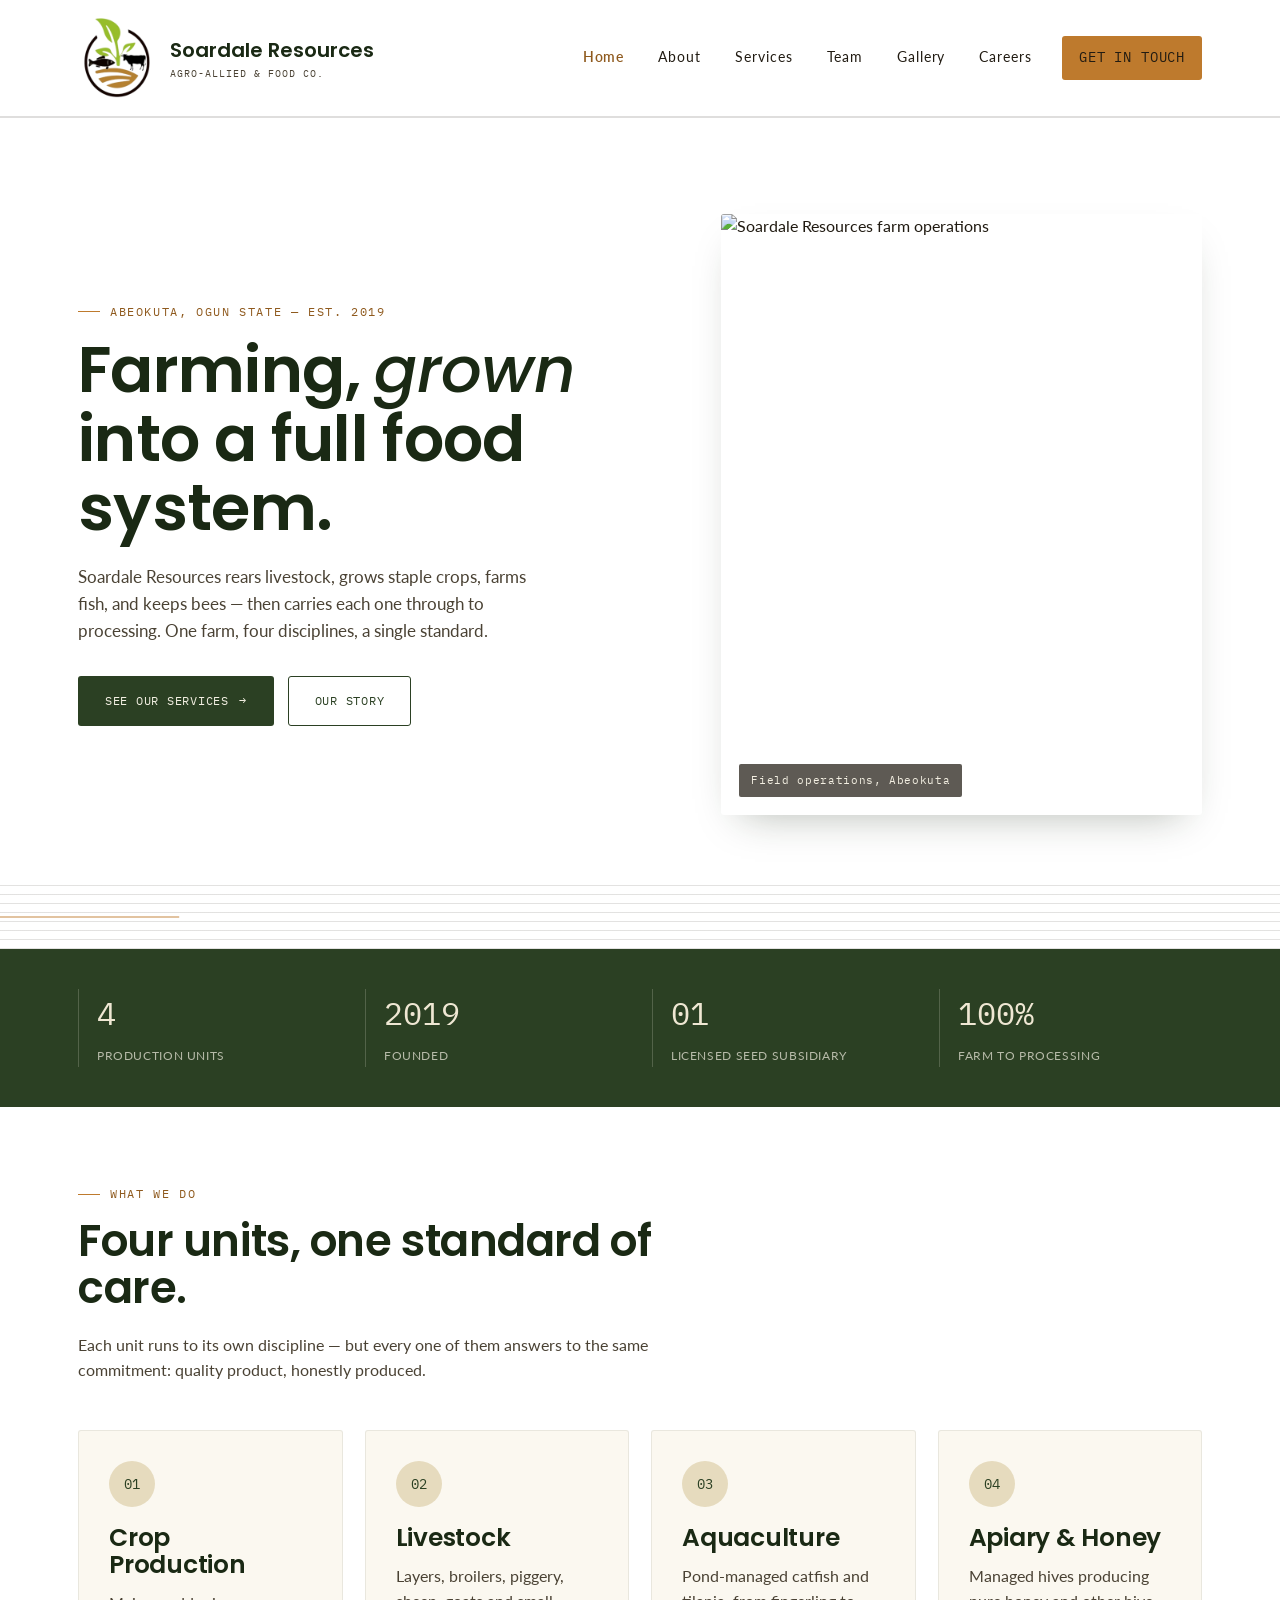
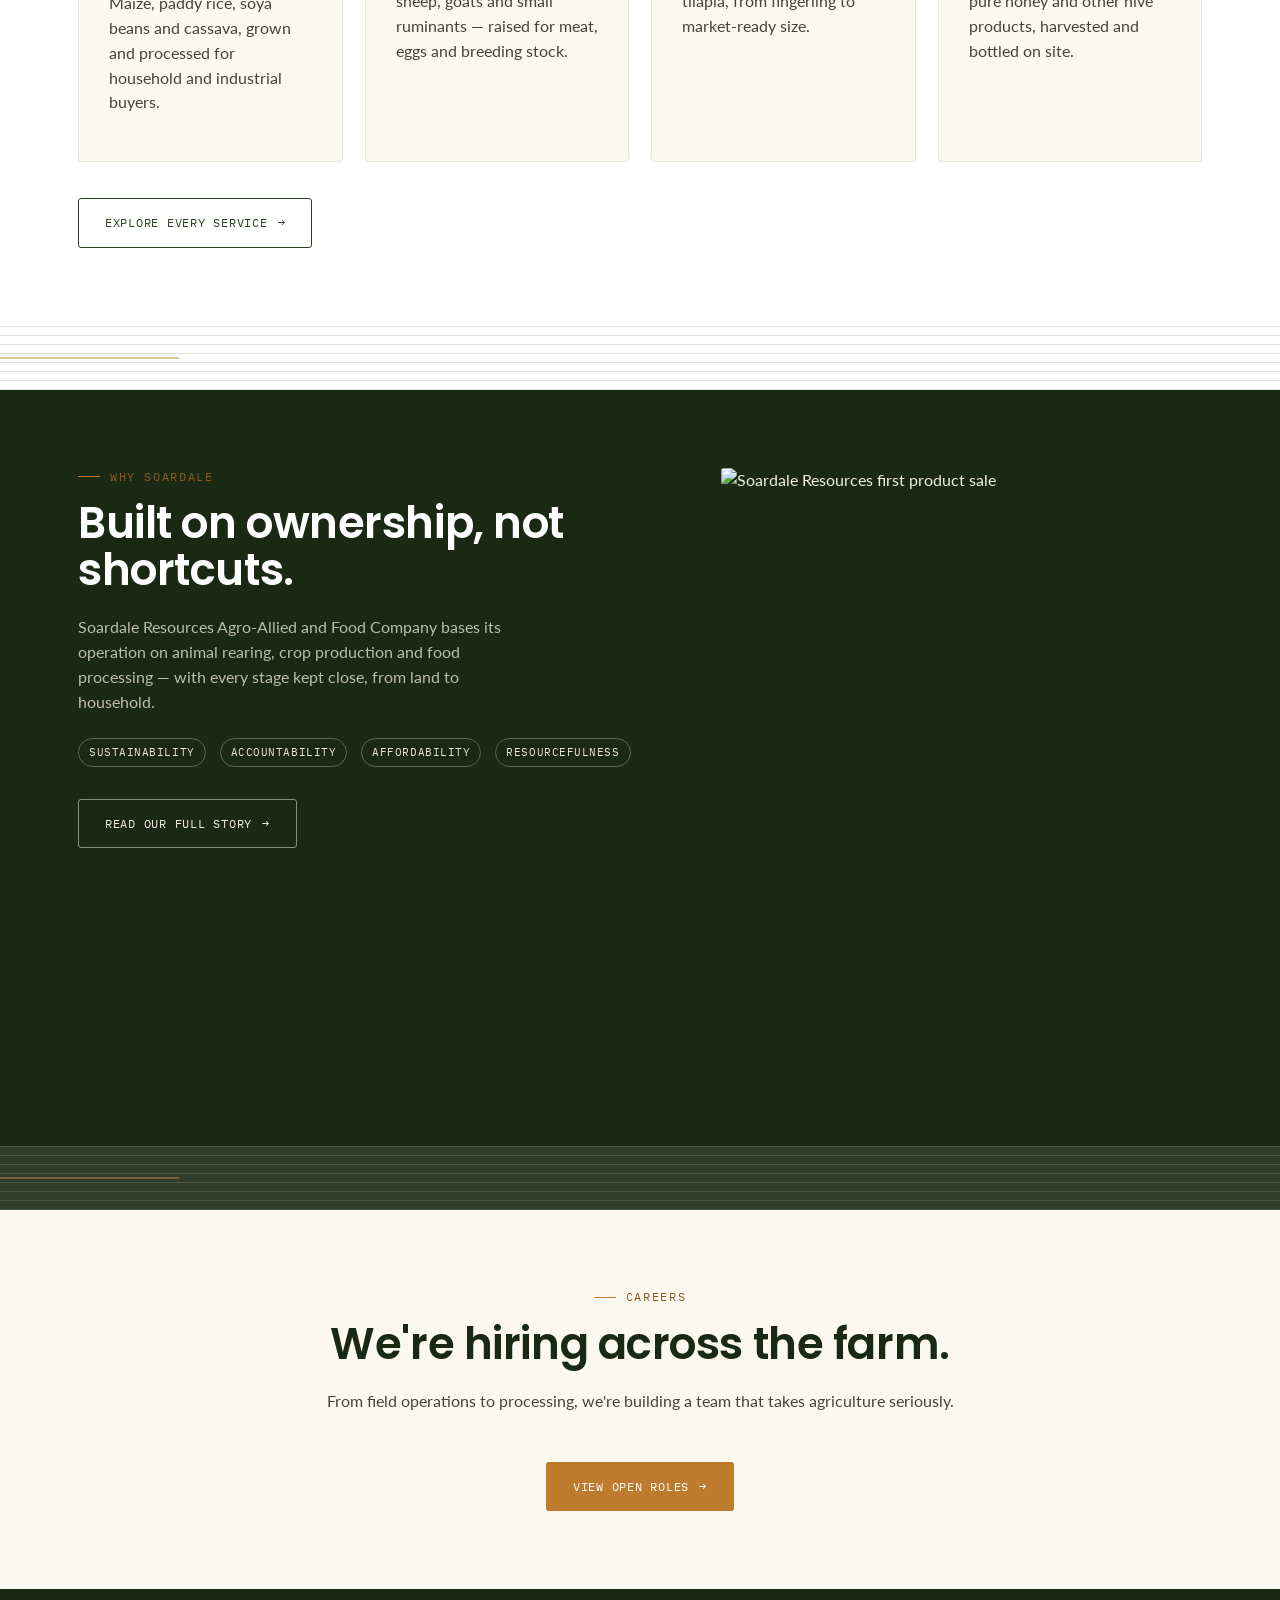
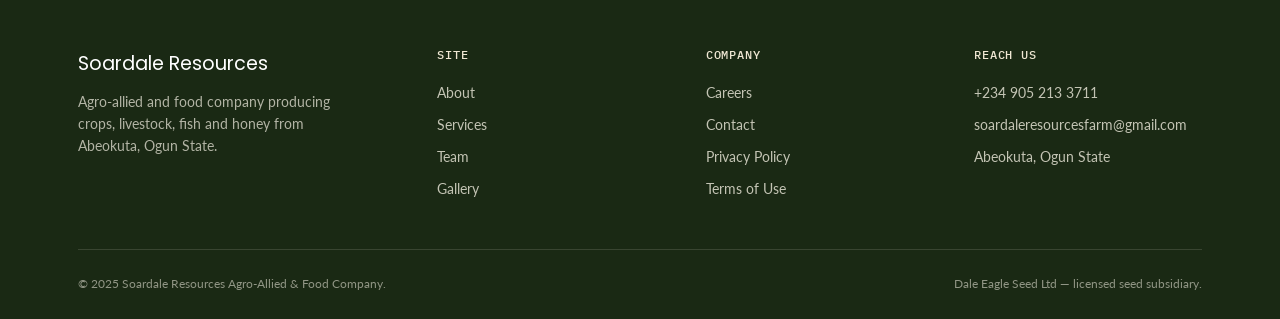
==== index.html @ 4a21d10f "Initial project setup" ====
<!DOCTYPE html>
<html lang="en">

<head>
  <meta charset="UTF-8">
  <meta name="viewport" content="width=device-width, initial-scale=1, shrink-to-fit=no">
  <title>Soardale Resources — Agro-Allied & Food Company</title>
  <meta name="description"
    content="Soardale Resources is an agro-allied and food company in Abeokuta, Nigeria, producing crops, livestock, aquaculture and honey at scale.">
  <link rel="preconnect" href="https://fonts.googleapis.com">
  <link rel="preconnect" href="https://fonts.gstatic.com" crossorigin>
  <link
    href="https://fonts.googleapis.com/css2?family=Lato:ital,wght@0,300;0,400;0,700;1,400;1,700&family=Poppins:ital,wght@0,300;0,400;0,500;0,600;0,700;1,400;1,600&family=IBM+Plex+Mono:wght@400;500&display=swap"
    rel="stylesheet">
  <link rel="stylesheet" href="style.css">
</head>

<body>

  <header class="site-header">
    <div class="nav-row">
      <a href="index.html" class="brand">
        <span class="brand-mark">
          <img src="assets/navbar-logo.png" alt="Soardale Resources Logo">
        </span>
        <span>Soardale Resources<span class="brand-sub">Agro-Allied &amp; Food Co.</span></span>
      </a>
      <button class="nav-toggle" aria-label="Toggle menu" aria-expanded="false"><span></span></button>
      <nav class="main-nav">
        <a href="index.html">Home</a>
        <a href="about.html">About</a>
        <a href="services.html">Services</a>
        <a href="team.html">Team</a>
        <a href="gallery.html">Gallery</a>
        <a href="careers.html">Careers</a>
        <a href="contact.html" class="btn btn-amber nav-cta">Get in touch</a>
      </nav>
    </div>
  </header>

  <section class="hero">
    <div class="container hero-grid">
      <div class="reveal in">
        <div class="eyebrow">Abeokuta, Ogun State — Est. 2019</div>
        <h1>Farming, <span class="italic">grown</span> into a full food system.</h1>
        <p class="hero-lede">Soardale Resources rears livestock, grows staple crops, farms fish, and keeps bees — then
          carries each one through to processing. One farm, four disciplines, a single standard.</p>
        <div class="hero-actions">
          <a href="services.html" class="btn btn-primary">See our services <span class="btn-arrow">→</span></a>
          <a href="about.html" class="btn btn-outline">Our story</a>
        </div>
      </div>
      <div class="hero-media reveal in">
        <img src="https://soardale.com/assets/img/about/4.jpg" alt="Soardale Resources farm operations">
        <span class="hero-media-tag">Field operations, Abeokuta</span>
      </div>
    </div>
  </section>

  <div class="furrow"></div>

  <section class="stat-strip">
    <div class="container stat-grid">
      <div class="stat"><span class="stat-num">4</span><span class="stat-label">Production units</span></div>
      <div class="stat"><span class="stat-num">2019</span><span class="stat-label">Founded</span></div>
      <div class="stat"><span class="stat-num">01</span><span class="stat-label">Licensed seed subsidiary</span></div>
      <div class="stat"><span class="stat-num">100%</span><span class="stat-label">Farm to processing</span></div>
    </div>
  </section>

  <section class="section">
    <div class="container">
      <div class="section-head reveal">
        <div class="eyebrow">What we do</div>
        <h2>Four units, one standard of care.</h2>
        <p>Each unit runs to its own discipline — but every one of them answers to the same commitment: quality product,
          honestly produced.</p>
      </div>
      <div class="grid-4">
        <div class="card reveal">
          <div class="card-icon">01</div>
          <h3>Crop Production</h3>
          <p>Maize, paddy rice, soya beans and cassava, grown and processed for household and industrial buyers.</p>
        </div>
        <div class="card reveal">
          <div class="card-icon">02</div>
          <h3>Livestock</h3>
          <p>Layers, broilers, piggery, sheep, goats and small ruminants — raised for meat, eggs and breeding stock.</p>
        </div>
        <div class="card reveal">
          <div class="card-icon">03</div>
          <h3>Aquaculture</h3>
          <p>Pond-managed catfish and tilapia, from fingerling to market-ready size.</p>
        </div>
        <div class="card reveal">
          <div class="card-icon">04</div>
          <h3>Apiary &amp; Honey</h3>
          <p>Managed hives producing pure honey and other hive products, harvested and bottled on site.</p>
        </div>
      </div>
      <div style="margin-top:36px;">
        <a href="services.html" class="btn btn-outline">Explore every service <span class="btn-arrow">→</span></a>
      </div>
    </div>
  </section>

  <div class="furrow"></div>

  <section class="section bg-forest">
    <div class="container">
      <div class="hero-grid" style="align-items:flex-start;">
        <div class="reveal">
          <div class="eyebrow">Why Soardale</div>
          <h2>Built on ownership, not shortcuts.</h2>
          <p style="max-width:48ch;">Soardale Resources Agro-Allied and Food Company bases its operation on animal
            rearing, crop production and food processing — with every stage kept close, from land to household.</p>
          <div style="margin-top:22px; display:flex; flex-wrap:wrap; gap:8px;">
            <span class="tag" style="border-color:rgba(243,239,226,0.3); color:var(--wheat);">Sustainability</span>
            <span class="tag" style="border-color:rgba(243,239,226,0.3); color:var(--wheat);">Accountability</span>
            <span class="tag" style="border-color:rgba(243,239,226,0.3); color:var(--wheat);">Affordability</span>
            <span class="tag" style="border-color:rgba(243,239,226,0.3); color:var(--wheat);">Resourcefulness</span>
          </div>
          <div style="margin-top:30px;">
            <a href="about.html" class="btn btn-outline-light">Read our full story <span class="btn-arrow">→</span></a>
          </div>
        </div>
        <div class="hero-media reveal">
          <img src="https://soardale.com/assets/img/about/7.jpg" alt="Soardale Resources first product sale">
        </div>
      </div>
    </div>
  </section>

  <div class="furrow furrow-dark" style="background-color:var(--forest-2);"></div>

  <section class="section bg-cream">
    <div class="container">
      <div class="section-head center reveal" style="margin-left:auto;margin-right:auto;">
        <div class="eyebrow" style="justify-content:center;">Careers</div>
        <h2>We're hiring across the farm.</h2>
        <p>From field operations to processing, we're building a team that takes agriculture seriously.</p>
      </div>
      <div style="display:flex; justify-content:center;">
        <a href="careers.html" class="btn btn-amber">View open roles <span class="btn-arrow">→</span></a>
      </div>
    </div>
  </section>

  <footer class="site-footer">
    <div class="container">
      <div class="footer-grid">
        <div>
          <div class="footer-brand">Soardale Resources</div>
          <p style="color:rgba(243,239,226,0.7); font-size:0.9rem; max-width:32ch;">Agro-allied and food company
            producing crops, livestock, fish and honey from Abeokuta, Ogun State.</p>
        </div>
        <div class="footer-col">
          <h4>Site</h4>
          <a href="about.html">About</a>
          <a href="services.html">Services</a>
          <a href="team.html">Team</a>
          <a href="gallery.html">Gallery</a>
        </div>
        <div class="footer-col">
          <h4>Company</h4>
          <a href="careers.html">Careers</a>
          <a href="contact.html">Contact</a>
          <a href="#!">Privacy Policy</a>
          <a href="#!">Terms of Use</a>
        </div>
        <div class="footer-col">
          <h4>Reach us</h4>
          <a href="tel:+2349052133711">+234 905 213 3711</a>
          <a href="mailto:soardaleresourcesfarm@gmail.com">soardaleresourcesfarm@gmail.com</a>
          <a href="https://maps.app.goo.gl/QgJQzM6Vur3eki3x9">Abeokuta, Ogun State</a>
        </div>
      </div>
      <div class="footer-bottom">
        <span>© 2025 Soardale Resources Agro-Allied &amp; Food Company.</span>
        <span>Dale Eagle Seed Ltd — licensed seed subsidiary.</span>
      </div>
    </div>
  </footer>

  <script src="script.js"></script>
</body>

</html>
---- style.css ----
/* ==========================================================================
   Soardale Resources — Design System
   Display: Poppins (modern, geometric character)
   Body: Lato (warm, clean legibility)
   Mono: IBM Plex Mono (data, labels, dates — ledger/field-log feel)
   Signature element: "Furrow" rows — repeating horizontal field-row lines
   used as section dividers and background texture throughout.
   ========================================================================== */

:root {
  --ink: #211b12;
  --ink-soft: #4a4234;
  --forest: #2b4023;
  --forest-2: #1a2914;
  --wheat: #efe7d3;
  --wheat-2: #e6dbbe;
  --cream: #fbf8f0;
  --amber: #be7a2d;
  --amber-2: #8f5a1e;
  --sage: #7c8b5f;
  --line: rgba(33, 27, 18, 0.14);
  --line-soft: rgba(33, 27, 18, 0.08);
  --on-forest: #f3efe2;

  --font-display: "Poppins", sans-serif;
  --font-body: "Lato", sans-serif;
  --font-mono: "IBM Plex Mono", monospace;

  --container: 1180px;
  --radius: 3px;
  --shadow: 0 18px 40px -20px rgba(26, 41, 20, 0.35);
}

*,
*::before,
*::after {
  box-sizing: border-box;
}

html {
  scroll-behavior: smooth;
}

@media (prefers-reduced-motion: reduce) {
  html {
    scroll-behavior: auto;
  }

  *,
  *::before,
  *::after {
    animation-duration: 0.01ms !important;
    animation-iteration-count: 1 !important;
    transition-duration: 0.01ms !important;
    scroll-behavior: auto !important;
  }
}

body {
  margin: 0;
  font-family: var(--font-body);
  color: var(--ink);
  /* background: var(--wheat); */
  -webkit-font-smoothing: antialiased;
  line-height: 1.55;
}

img {
  max-width: 100%;
  display: block;
}

a {
  color: inherit;
  text-decoration: none;
}

ul {
  margin: 0;
  padding: 0;
  list-style: none;
}

button {
  font-family: inherit;
}

h1,
h2,
h3,
h4 {
  font-family: var(--font-display);
  color: var(--forest-2);
  margin: 0 0 0.5em;
  line-height: 1.08;
  font-weight: 600;
  letter-spacing: -0.01em;
}

h1 {
  font-size: clamp(2.6rem, 5vw, 4.6rem);
  font-weight: 600;
}

h2 {
  font-size: clamp(1.9rem, 3.4vw, 2.9rem);
}

h3 {
  font-size: clamp(1.25rem, 2vw, 1.55rem);
}

p {
  margin: 0 0 1em;
  color: var(--ink-soft);
}

.italic {
  font-style: italic;
  font-weight: 500;
}

.eyebrow {
  font-family: var(--font-mono);
  font-size: 0.72rem;
  letter-spacing: 0.14em;
  text-transform: uppercase;
  color: var(--amber-2);
  display: flex;
  align-items: center;
  gap: 10px;
  margin-bottom: 14px;
}

.eyebrow::before {
  content: "";
  width: 22px;
  height: 1px;
  background: var(--amber);
  display: inline-block;
}

.container {
  max-width: var(--container);
  margin: 0 auto;
  padding: 0 28px;
}

section {
  position: relative;
}

:focus-visible {
  outline: 2px solid var(--amber);
  outline-offset: 3px;
}

/* ---------- Buttons ---------- */
.btn {
  display: inline-flex;
  align-items: center;
  gap: 10px;
  font-family: var(--font-mono);
  font-size: 0.78rem;
  letter-spacing: 0.06em;
  text-transform: uppercase;
  padding: 14px 26px;
  border-radius: var(--radius);
  border: 1px solid transparent;
  cursor: pointer;
  transition: all .2s ease;
  white-space: nowrap;
}

.btn-primary {
  background: var(--forest);
  color: var(--on-forest);
}

.btn-primary:hover {
  background: var(--forest-2);
  transform: translateY(-1px);
}

.btn-amber {
  background: var(--amber);
  color: #fff;
}

.btn-amber:hover {
  background: var(--amber-2);
  transform: translateY(-1px);
}

.btn-outline {
  background: transparent;
  color: var(--forest);
  border-color: var(--forest);
}

.btn-outline:hover {
  background: var(--forest);
  color: var(--on-forest);
}

.btn-outline-light {
  background: transparent;
  color: var(--on-forest);
  border-color: rgba(243, 239, 226, 0.5);
}

.btn-outline-light:hover {
  background: var(--on-forest);
  color: var(--forest-2);
}

.btn-arrow {
  transition: transform .2s ease;
}

.btn:hover .btn-arrow {
  transform: translateX(3px);
}

/* ---------- Furrow divider (signature element) ---------- */
.furrow {
  height: 64px;
  width: 100%;
  background: repeating-linear-gradient(to bottom,
      var(--line) 0px, var(--line) 1px,
      transparent 1px, transparent 9px);
  opacity: 0.9;
  position: relative;
}

.furrow::after {
  content: "";
  position: absolute;
  left: 0;
  right: 0;
  top: 50%;
  height: 1px;
  background: var(--amber);
  transform: scaleX(0.14) translateY(-0.5px);
  transform-origin: left center;
}

.furrow-dark {
  background: repeating-linear-gradient(to bottom,
      rgba(243, 239, 226, 0.14) 0px, rgba(243, 239, 226, 0.14) 1px,
      transparent 1px, transparent 9px);
}

/* ---------- Header / Nav ---------- */
header.site-header {
  position: sticky;
  top: 0;
  z-index: 100;
  /* background: rgba(239, 231, 211, 0.92); */
  backdrop-filter: blur(10px);
  border-bottom: 2px solid var(--line);
}

.nav-row {
  display: flex;
  align-items: center;
  justify-content: space-between;
  padding: 18px 28px;
  max-width: var(--container);
  margin: 0 auto;
}

.brand {
  display: flex;
  align-items: center;
  gap: 12px;
  font-family: var(--font-display);
  font-size: 1.25rem;
  font-weight: 600;
  color: var(--forest-2);
}

.brand-mark {
  width: 80px;
  height: 80px;
  border-radius: 50%;
  display: flex;
  align-items: center;
  justify-content: center;
  color: var(--on-forest);
  font-family: var(--font-mono);
  font-size: 0.85rem;
}

.brand-sub {
  display: block;
  font-family: var(--font-mono);
  font-size: 0.62rem;
  letter-spacing: 0.1em;
  text-transform: uppercase;
  color: var(--ink-soft);
  font-weight: 400;
}

nav.main-nav {
  display: flex;
  align-items: center;
  gap: 2px;
  letter-spacing: 0.06em;
  /* text-transform: uppercase; */
}

nav.main-nav a {
  font-size: 0.85rem;
  padding: 10px 16px;
  border-radius: var(--radius);
  color: var(--ink);
  transition: background .15s ease, color .15s ease;
  position: relative;
}

nav.main-nav a:hover {
  background: var(--wheat-2);
}

nav.main-nav a.active {
  color: var(--amber-2);
  font-weight: 600;
}

.nav-cta {
  margin-left: 12px;
}

.nav-toggle {
  display: none;
  background: none;
  border: none;
  cursor: pointer;
  width: 40px;
  height: 40px;
  align-items: center;
  justify-content: center;
}

.nav-toggle span,
.nav-toggle span::before,
.nav-toggle span::after {
  content: "";
  display: block;
  width: 22px;
  height: 2px;
  background: var(--forest-2);
  position: relative;
  transition: all .2s ease;
}

.nav-toggle span::before {
  position: absolute;
  top: -7px;
}

.nav-toggle span::after {
  position: absolute;
  top: 7px;
}

@media (max-width:900px) {
  nav.main-nav {
    display: none;
    position: absolute;
    top: 100%;
    left: 0;
    right: 0;
    background: var(--cream);
    flex-direction: column;
    align-items: stretch;
    padding: 10px 20px 22px;
    border-bottom: 1px solid var(--line);
    gap: 4px;
  }

  nav.main-nav.open {
    display: flex;
  }

  nav.main-nav a {
    padding: 12px 14px;
  }

  .nav-cta {
    margin-left: 0;
    margin-top: 8px;
  }

  .nav-toggle {
    display: flex;
  }
}

/* ---------- Hero ---------- */
.hero {
  padding: 96px 0 70px;
  position: relative;
  overflow: hidden;
}

.hero-grid {
  display: grid;
  grid-template-columns: 1.1fr 0.9fr;
  gap: 56px;
  align-items: center;
}

.hero h1 {
  margin-bottom: 22px;
}

.hero-lede {
  font-size: 1.08rem;
  max-width: 46ch;
  margin-bottom: 32px;
}

.hero-actions {
  display: flex;
  gap: 14px;
  flex-wrap: wrap;
}

.hero-media {
  border-radius: var(--radius);
  overflow: hidden;
  box-shadow: var(--shadow);
  aspect-ratio: 4/5;
  position: relative;
}

.hero-media img {
  width: 100%;
  height: 100%;
  object-fit: cover;
}

.hero-media-tag {
  position: absolute;
  bottom: 18px;
  left: 18px;
  background: rgba(33, 27, 18, 0.72);
  color: var(--on-forest);
  font-family: var(--font-mono);
  font-size: 0.68rem;
  letter-spacing: 0.06em;
  padding: 8px 12px;
  border-radius: 2px;
  backdrop-filter: blur(3px);
}

@media (max-width:900px) {
  .hero-grid {
    grid-template-columns: 1fr;
    gap: 36px;
  }

  .hero {
    padding: 52px 0 40px;
  }
}

/* ---------- Page header (inner pages) ---------- */
.page-header {
  padding: 70px 0 46px;
  background: var(--forest-2);
  color: var(--on-forest);
  position: relative;
  overflow: hidden;
}

.page-header::before {
  content: "";
  position: absolute;
  inset: 0;
  background: repeating-linear-gradient(to bottom, rgba(243, 239, 226, 0.05) 0 1px, transparent 1px 11px);
  pointer-events: none;
}

.page-header .eyebrow {
  color: var(--wheat-2);
}

.page-header .eyebrow::before {
  background: var(--amber);
}

.page-header h1 {
  color: #fff;
  margin-bottom: 14px;
}

.page-header p {
  color: rgba(243, 239, 226, 0.78);
  max-width: 60ch;
  font-size: 1.02rem;
}

/* ---------- Stat strip ---------- */
.stat-strip {
  background: var(--forest);
  color: var(--on-forest);
  padding: 40px 0;
}

.stat-grid {
  display: grid;
  grid-template-columns: repeat(4, 1fr);
  gap: 24px;
}

.stat {
  border-left: 1px solid rgba(243, 239, 226, 0.2);
  padding-left: 18px;
}

.stat-num {
  font-family: var(--font-mono);
  font-size: 2rem;
  color: var(--wheat);
  display: block;
  margin-bottom: 4px;
}

.stat-label {
  font-size: 0.78rem;
  color: rgba(243, 239, 226, 0.7);
  text-transform: uppercase;
  letter-spacing: 0.05em;
}

@media (max-width:800px) {
  .stat-grid {
    grid-template-columns: repeat(2, 1fr);
    row-gap: 28px;
  }
}

/* ---------- Sections generic ---------- */
.section {
  padding: 78px 0;
}

.section-tight {
  padding: 52px 0;
}

.section-head {
  max-width: 640px;
  margin-bottom: 48px;
}

.section-head.center {
  margin-left: auto;
  margin-right: auto;
  text-align: center;
}

.bg-cream {
  background: var(--cream);
}

.bg-forest {
  background: var(--forest-2);
  color: var(--on-forest);
}

.bg-forest h2,
.bg-forest h3 {
  color: #fff;
}

.bg-forest p {
  color: rgba(243, 239, 226, 0.75);
}

/* ---------- Cards / grids ---------- */
.grid-3 {
  display: grid;
  grid-template-columns: repeat(3, 1fr);
  gap: 26px;
}

.grid-2 {
  display: grid;
  grid-template-columns: repeat(2, 1fr);
  gap: 26px;
}

.grid-4 {
  display: grid;
  grid-template-columns: repeat(4, 1fr);
  gap: 22px;
}

@media (max-width:900px) {

  .grid-3,
  .grid-4 {
    grid-template-columns: repeat(2, 1fr);
  }
}

@media (max-width:640px) {

  .grid-3,
  .grid-4,
  .grid-2 {
    grid-template-columns: 1fr;
  }
}

.card {
  background: var(--cream);
  border: 1px solid var(--line-soft);
  border-radius: var(--radius);
  padding: 30px;
  transition: transform .2s ease, box-shadow .2s ease;
}

.card:hover {
  transform: translateY(-4px);
  box-shadow: var(--shadow);
}

.card-icon {
  width: 46px;
  height: 46px;
  border-radius: 50%;
  background: var(--wheat-2);
  color: var(--forest);
  display: flex;
  align-items: center;
  justify-content: center;
  margin-bottom: 18px;
  font-family: var(--font-mono);
  font-size: 0.9rem;
}

.card ul {
  margin-top: 10px;
}

.card li {
  font-size: 0.9rem;
  color: var(--ink-soft);
  padding: 5px 0 5px 18px;
  position: relative;
}

.card li::before {
  content: "";
  position: absolute;
  left: 0;
  top: 13px;
  width: 6px;
  height: 1px;
  background: var(--amber);
}

.tag {
  display: inline-block;
  font-family: var(--font-mono);
  font-size: 0.68rem;
  letter-spacing: 0.05em;
  text-transform: uppercase;
  padding: 5px 10px;
  border: 1px solid var(--line);
  border-radius: 20px;
  color: var(--ink-soft);
  margin: 2px 6px 2px 0;
}

/* ---------- Timeline (real sequence — numbering/dates justified) ---------- */
.timeline {
  position: relative;
  margin-top: 20px;
}

.timeline::before {
  content: "";
  position: absolute;
  left: 110px;
  top: 0;
  bottom: 0;
  width: 1px;
  background: var(--line);
}

.tl-item {
  display: grid;
  grid-template-columns: 110px 1fr;
  gap: 0 32px;
  padding: 26px 0;
  border-top: 1px solid var(--line-soft);
}

.tl-item:first-child {
  border-top: none;
}

.tl-date {
  font-family: var(--font-mono);
  font-size: 0.8rem;
  color: var(--amber-2);
  padding-top: 2px;
}

.tl-body {
  position: relative;
  padding-left: 22px;
}

.tl-body::before {
  content: "";
  position: absolute;
  left: -5px;
  top: 8px;
  width: 9px;
  height: 9px;
  border-radius: 50%;
  background: var(--amber);
  border: 2px solid var(--wheat);
}

.tl-body h4 {
  margin-bottom: 6px;
  font-size: 1.05rem;
}

.tl-body p {
  margin: 0;
  font-size: 0.92rem;
}

@media (max-width:640px) {
  .timeline::before {
    left: 0;
  }

  .tl-item {
    grid-template-columns: 1fr;
    gap: 6px;
  }

  .tl-body {
    padding-left: 22px;
  }

  .tl-date {
    padding-left: 22px;
  }
}

/* ---------- Team ---------- */
.team-card {
  text-align: left;
}

.team-photo {
  aspect-ratio: 1/1;
  border-radius: var(--radius);
  overflow: hidden;
  margin-bottom: 16px;
  background: var(--wheat-2);
}

.team-photo img {
  width: 100%;
  height: 100%;
  object-fit: cover;
}

.team-name {
  font-family: var(--font-display);
  font-size: 1.08rem;
  color: var(--forest-2);
  margin-bottom: 2px;
}

.team-role {
  font-family: var(--font-mono);
  font-size: 0.72rem;
  color: var(--amber-2);
  text-transform: uppercase;
  letter-spacing: 0.04em;
}

.team-social {
  display: flex;
  gap: 10px;
  margin-top: 12px;
}

.team-social a {
  width: 30px;
  height: 30px;
  border-radius: 50%;
  border: 1px solid var(--line);
  display: flex;
  align-items: center;
  justify-content: center;
  font-size: 0.75rem;
  transition: background .15s ease, color .15s ease;
}

.team-social a:hover {
  background: var(--forest);
  color: var(--on-forest);
  border-color: var(--forest);
}

/* ---------- Testimonials ---------- */
.testimonial {
  background: var(--cream);
  border: 1px solid var(--line-soft);
  border-radius: var(--radius);
  padding: 34px;
  position: relative;
}

.testimonial::before {
  content: "\201C";
  font-family: var(--font-display);
  font-size: 3.4rem;
  color: var(--wheat-2);
  position: absolute;
  top: 6px;
  left: 20px;
  line-height: 1;
}

.testimonial p {
  position: relative;
  z-index: 1;
  font-style: italic;
  color: var(--ink);
}

.testimonial-name {
  font-family: var(--font-mono);
  font-size: 0.78rem;
  text-transform: uppercase;
  letter-spacing: 0.04em;
  color: var(--amber-2);
}

/* ---------- Gallery ---------- */
.gallery-grid {
  display: grid;
  grid-template-columns: repeat(4, 1fr);
  gap: 14px;
}

.gallery-item {
  border-radius: var(--radius);
  overflow: hidden;
  aspect-ratio: 1/1;
  position: relative;
  cursor: pointer;
}

.gallery-item img {
  width: 100%;
  height: 100%;
  object-fit: cover;
  transition: transform .35s ease;
}

.gallery-item:hover img {
  transform: scale(1.06);
}

.gallery-item .gallery-cap {
  position: absolute;
  left: 0;
  right: 0;
  bottom: 0;
  padding: 10px 12px;
  background: linear-gradient(to top, rgba(26, 41, 20, 0.85), transparent);
  color: #fff;
  font-family: var(--font-mono);
  font-size: 0.66rem;
  letter-spacing: 0.04em;
  opacity: 0;
  transition: opacity .2s ease;
}

.gallery-item:hover .gallery-cap {
  opacity: 1;
}

.gallery-item.tall {
  grid-row: span 2;
}

@media (max-width:900px) {
  .gallery-grid {
    grid-template-columns: repeat(3, 1fr);
  }
}

@media (max-width:640px) {
  .gallery-grid {
    grid-template-columns: repeat(2, 1fr);
  }

  .gallery-item.tall {
    grid-row: span 1;
  }
}

.lightbox {
  position: fixed;
  inset: 0;
  background: rgba(20, 16, 10, 0.92);
  z-index: 200;
  display: none;
  align-items: center;
  justify-content: center;
  padding: 40px;
}

.lightbox.open {
  display: flex;
}

.lightbox img {
  max-width: min(900px, 90vw);
  max-height: 82vh;
  border-radius: 3px;
}

.lightbox-close {
  position: absolute;
  top: 24px;
  right: 28px;
  color: #fff;
  font-family: var(--font-mono);
  background: none;
  border: 1px solid rgba(255, 255, 255, 0.4);
  border-radius: 20px;
  padding: 8px 16px;
  cursor: pointer;
  font-size: 0.75rem;
  letter-spacing: 0.06em;
}

/* ---------- Jobs (careers) ---------- */
.job-card {
  border: 1px solid var(--line);
  border-radius: var(--radius);
  background: var(--cream);
  padding: 28px;
  display: flex;
  justify-content: space-between;
  align-items: flex-start;
  gap: 20px;
  margin-bottom: 16px;
  flex-wrap: wrap;
}

.job-meta {
  display: flex;
  gap: 8px;
  flex-wrap: wrap;
  margin-top: 10px;
}

.job-title {
  font-family: var(--font-display);
  font-size: 1.2rem;
  color: var(--forest-2);
  margin-bottom: 4px;
}

/* ---------- Job modal ---------- */
.modal-overlay {
  position: fixed;
  inset: 0;
  background: rgba(20, 16, 10, 0.72);
  z-index: 250;
  display: none;
  align-items: center;
  justify-content: center;
  padding: 24px;
}

.modal-overlay.open {
  display: flex;
}

.modal {
  background: var(--cream);
  border-radius: var(--radius);
  max-width: 560px;
  width: 100%;
  max-height: 86vh;
  overflow-y: auto;
  padding: 38px;
  position: relative;
  box-shadow: 0 30px 60px -20px rgba(20, 16, 10, 0.5);
}

.modal-close {
  position: absolute;
  top: 18px;
  right: 18px;
  width: 34px;
  height: 34px;
  border-radius: 50%;
  border: 1px solid var(--line);
  background: transparent;
  cursor: pointer;
  font-family: var(--font-mono);
  font-size: 0.85rem;
  color: var(--ink-soft);
  display: flex;
  align-items: center;
  justify-content: center;
  transition: background 0.15s ease;
}

.modal-close:hover {
  background: var(--wheat-2);
}

.modal .job-title {
  margin-bottom: 2px;
}

.modal .job-meta {
  margin-bottom: 20px;
}

.modal h4 {
  font-size: 0.92rem;
  margin: 20px 0 8px;
  color: var(--forest-2);
}

.modal h4:first-of-type {
  margin-top: 22px;
}

.modal ul {
  margin-bottom: 4px;
}

.modal li {
  font-size: 0.9rem;
  color: var(--ink-soft);
  padding: 5px 0 5px 18px;
  position: relative;
}

.modal li::before {
  content: "";
  position: absolute;
  left: 0;
  top: 13px;
  width: 6px;
  height: 1px;
  background: var(--amber);
}

.modal-actions {
  margin-top: 26px;
  display: flex;
  gap: 12px;
  flex-wrap: wrap;
}

/* ---------- Forms ---------- */
.form-grid {
  display: grid;
  grid-template-columns: 1fr 1fr;
  gap: 18px;
}

.form-grid .full {
  grid-column: 1/-1;
}

.field {
  display: flex;
  flex-direction: column;
  gap: 6px;
  margin-bottom: 18px;
}

.field label {
  font-family: var(--font-mono);
  font-size: 0.7rem;
  text-transform: uppercase;
  letter-spacing: 0.06em;
  color: var(--ink-soft);
}

.field input,
.field select,
.field textarea {
  font-family: var(--font-body);
  font-size: 0.95rem;
  padding: 12px 14px;
  border: 1px solid var(--line);
  border-radius: var(--radius);
  background: #fff;
  color: var(--ink);
}

.field input:focus,
.field select:focus,
.field textarea:focus {
  outline: none;
  border-color: var(--amber);
}

.field textarea {
  resize: vertical;
  min-height: 110px;
}

.field-file {
  border: 1px dashed var(--line);
  border-radius: var(--radius);
  padding: 16px;
  font-size: 0.85rem;
  color: var(--ink-soft);
  display: flex;
  align-items: center;
  justify-content: space-between;
  gap: 10px;
  background: #fff;
}

.form-note {
  font-size: 0.82rem;
  color: var(--ink-soft);
  margin-top: 10px;
}

.form-success {
  display: none;
  background: var(--forest);
  color: var(--on-forest);
  padding: 18px 22px;
  border-radius: var(--radius);
  font-size: 0.92rem;
  margin-top: 18px;
}

.form-success.show {
  display: block;
}

@media (max-width:700px) {
  .form-grid {
    grid-template-columns: 1fr;
  }
}

/* ---------- Footer ---------- */
footer.site-footer {
  background: var(--forest-2);
  color: rgba(243, 239, 226, 0.82);
  padding: 60px 0 26px;
}

.footer-grid {
  display: grid;
  grid-template-columns: 1.4fr 1fr 1fr 1fr;
  gap: 40px;
  margin-bottom: 44px;
}

.footer-brand {
  font-family: var(--font-display);
  font-size: 1.2rem;
  color: #fff;
  margin-bottom: 12px;
}

.footer-col h4 {
  color: var(--wheat);
  font-family: var(--font-mono);
  font-size: 0.72rem;
  text-transform: uppercase;
  letter-spacing: 0.08em;
  margin-bottom: 16px;
  font-weight: 500;
}

.footer-col a {
  display: block;
  font-size: 0.88rem;
  padding: 5px 0;
  color: rgba(243, 239, 226, 0.78);
  transition: color .15s ease;
}

.footer-col a:hover {
  color: var(--amber);
}

.footer-bottom {
  display: flex;
  justify-content: space-between;
  align-items: center;
  flex-wrap: wrap;
  gap: 12px;
  padding-top: 24px;
  border-top: 1px solid rgba(243, 239, 226, 0.14);
  font-size: 0.78rem;
  color: rgba(243, 239, 226, 0.55);
}

@media (max-width:800px) {
  .footer-grid {
    grid-template-columns: 1fr 1fr;
    row-gap: 32px;
  }
}

@media (max-width:480px) {
  .footer-grid {
    grid-template-columns: 1fr;
  }
}

/* ---------- Reveal on scroll ---------- */
.reveal {
  opacity: 0;
  transform: translateY(18px);
  transition: opacity .6s ease, transform .6s ease;
}

.reveal.in {
  opacity: 1;
  transform: translateY(0);
}
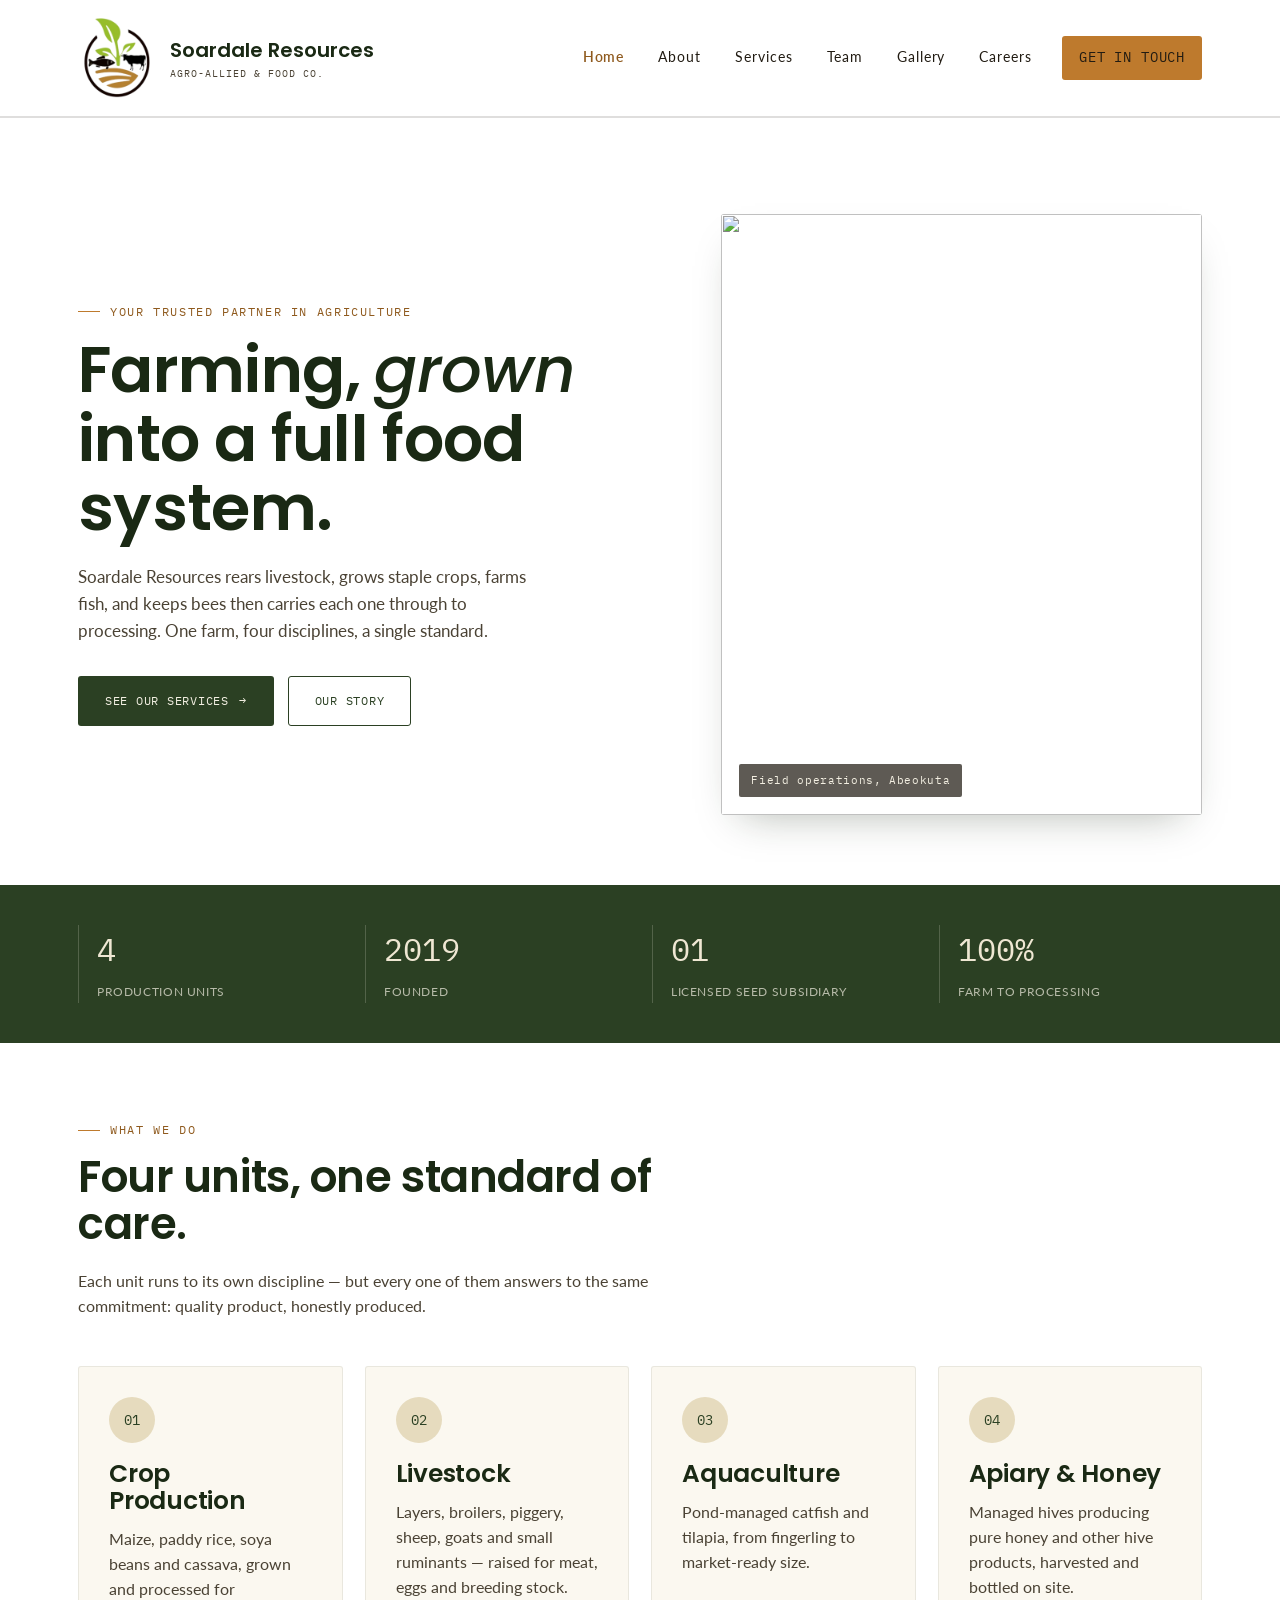
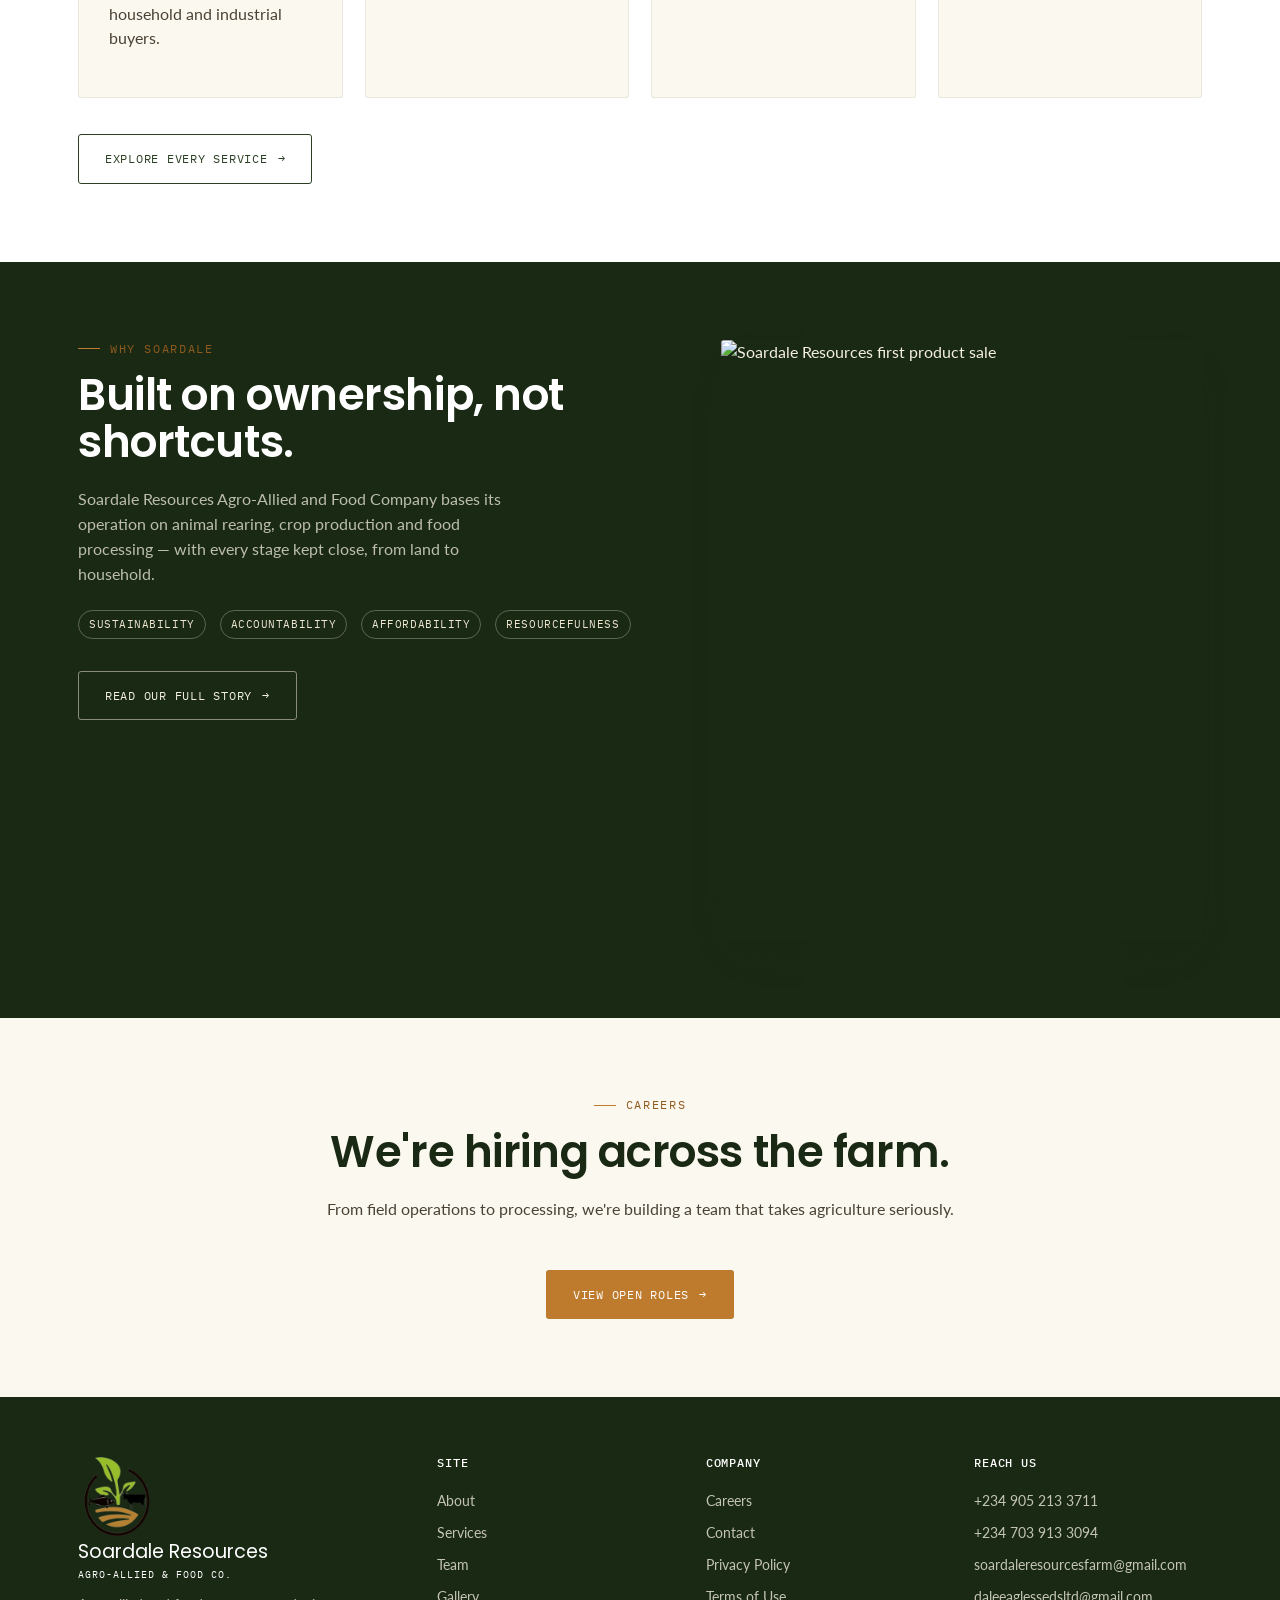
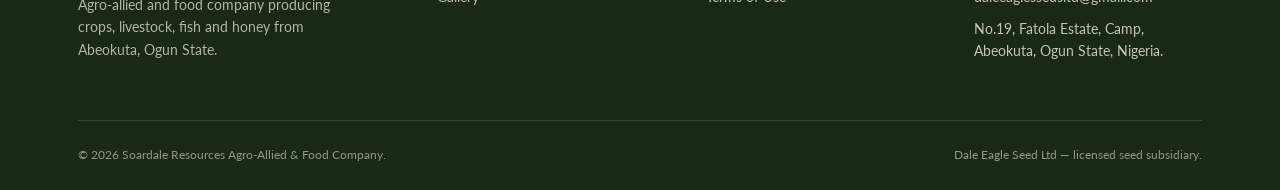
==== commit 3f7bcc93: "editing" ====
--- a/index.html
+++ b/index.html
@@ -1,188 +1,320 @@
-<!DOCTYPE html>
+<!doctype html>
 <html lang="en">
-
-<head>
-  <meta charset="UTF-8">
-  <meta name="viewport" content="width=device-width, initial-scale=1, shrink-to-fit=no">
-  <title>Soardale Resources — Agro-Allied & Food Company</title>
-  <meta name="description"
-    content="Soardale Resources is an agro-allied and food company in Abeokuta, Nigeria, producing crops, livestock, aquaculture and honey at scale.">
-  <link rel="preconnect" href="https://fonts.googleapis.com">
-  <link rel="preconnect" href="https://fonts.gstatic.com" crossorigin>
-  <link
-    href="https://fonts.googleapis.com/css2?family=Lato:ital,wght@0,300;0,400;0,700;1,400;1,700&family=Poppins:ital,wght@0,300;0,400;0,500;0,600;0,700;1,400;1,600&family=IBM+Plex+Mono:wght@400;500&display=swap"
-    rel="stylesheet">
-  <link rel="stylesheet" href="style.css">
-</head>
-
-<body>
-
-  <header class="site-header">
-    <div class="nav-row">
-      <a href="index.html" class="brand">
-        <span class="brand-mark">
-          <img src="assets/navbar-logo.png" alt="Soardale Resources Logo">
-        </span>
-        <span>Soardale Resources<span class="brand-sub">Agro-Allied &amp; Food Co.</span></span>
-      </a>
-      <button class="nav-toggle" aria-label="Toggle menu" aria-expanded="false"><span></span></button>
-      <nav class="main-nav">
-        <a href="index.html">Home</a>
-        <a href="about.html">About</a>
-        <a href="services.html">Services</a>
-        <a href="team.html">Team</a>
-        <a href="gallery.html">Gallery</a>
-        <a href="careers.html">Careers</a>
-        <a href="contact.html" class="btn btn-amber nav-cta">Get in touch</a>
-      </nav>
-    </div>
-  </header>
-
-  <section class="hero">
-    <div class="container hero-grid">
-      <div class="reveal in">
-        <div class="eyebrow">Abeokuta, Ogun State — Est. 2019</div>
-        <h1>Farming, <span class="italic">grown</span> into a full food system.</h1>
-        <p class="hero-lede">Soardale Resources rears livestock, grows staple crops, farms fish, and keeps bees — then
-          carries each one through to processing. One farm, four disciplines, a single standard.</p>
-        <div class="hero-actions">
-          <a href="services.html" class="btn btn-primary">See our services <span class="btn-arrow">→</span></a>
-          <a href="about.html" class="btn btn-outline">Our story</a>
-        </div>
-      </div>
-      <div class="hero-media reveal in">
-        <img src="https://soardale.com/assets/img/about/4.jpg" alt="Soardale Resources farm operations">
-        <span class="hero-media-tag">Field operations, Abeokuta</span>
-      </div>
-    </div>
-  </section>
-
-  <div class="furrow"></div>
-
-  <section class="stat-strip">
-    <div class="container stat-grid">
-      <div class="stat"><span class="stat-num">4</span><span class="stat-label">Production units</span></div>
-      <div class="stat"><span class="stat-num">2019</span><span class="stat-label">Founded</span></div>
-      <div class="stat"><span class="stat-num">01</span><span class="stat-label">Licensed seed subsidiary</span></div>
-      <div class="stat"><span class="stat-num">100%</span><span class="stat-label">Farm to processing</span></div>
-    </div>
-  </section>
-
-  <section class="section">
-    <div class="container">
-      <div class="section-head reveal">
-        <div class="eyebrow">What we do</div>
-        <h2>Four units, one standard of care.</h2>
-        <p>Each unit runs to its own discipline — but every one of them answers to the same commitment: quality product,
-          honestly produced.</p>
-      </div>
-      <div class="grid-4">
-        <div class="card reveal">
-          <div class="card-icon">01</div>
-          <h3>Crop Production</h3>
-          <p>Maize, paddy rice, soya beans and cassava, grown and processed for household and industrial buyers.</p>
-        </div>
-        <div class="card reveal">
-          <div class="card-icon">02</div>
-          <h3>Livestock</h3>
-          <p>Layers, broilers, piggery, sheep, goats and small ruminants — raised for meat, eggs and breeding stock.</p>
-        </div>
-        <div class="card reveal">
-          <div class="card-icon">03</div>
-          <h3>Aquaculture</h3>
-          <p>Pond-managed catfish and tilapia, from fingerling to market-ready size.</p>
-        </div>
-        <div class="card reveal">
-          <div class="card-icon">04</div>
-          <h3>Apiary &amp; Honey</h3>
-          <p>Managed hives producing pure honey and other hive products, harvested and bottled on site.</p>
-        </div>
-      </div>
-      <div style="margin-top:36px;">
-        <a href="services.html" class="btn btn-outline">Explore every service <span class="btn-arrow">→</span></a>
-      </div>
-    </div>
-  </section>
-
-  <div class="furrow"></div>
-
-  <section class="section bg-forest">
-    <div class="container">
-      <div class="hero-grid" style="align-items:flex-start;">
-        <div class="reveal">
-          <div class="eyebrow">Why Soardale</div>
-          <h2>Built on ownership, not shortcuts.</h2>
-          <p style="max-width:48ch;">Soardale Resources Agro-Allied and Food Company bases its operation on animal
-            rearing, crop production and food processing — with every stage kept close, from land to household.</p>
-          <div style="margin-top:22px; display:flex; flex-wrap:wrap; gap:8px;">
-            <span class="tag" style="border-color:rgba(243,239,226,0.3); color:var(--wheat);">Sustainability</span>
-            <span class="tag" style="border-color:rgba(243,239,226,0.3); color:var(--wheat);">Accountability</span>
-            <span class="tag" style="border-color:rgba(243,239,226,0.3); color:var(--wheat);">Affordability</span>
-            <span class="tag" style="border-color:rgba(243,239,226,0.3); color:var(--wheat);">Resourcefulness</span>
-          </div>
-          <div style="margin-top:30px;">
-            <a href="about.html" class="btn btn-outline-light">Read our full story <span class="btn-arrow">→</span></a>
-          </div>
-        </div>
-        <div class="hero-media reveal">
-          <img src="https://soardale.com/assets/img/about/7.jpg" alt="Soardale Resources first product sale">
-        </div>
-      </div>
-    </div>
-  </section>
-
-  <div class="furrow furrow-dark" style="background-color:var(--forest-2);"></div>
-
-  <section class="section bg-cream">
-    <div class="container">
-      <div class="section-head center reveal" style="margin-left:auto;margin-right:auto;">
-        <div class="eyebrow" style="justify-content:center;">Careers</div>
-        <h2>We're hiring across the farm.</h2>
-        <p>From field operations to processing, we're building a team that takes agriculture seriously.</p>
-      </div>
-      <div style="display:flex; justify-content:center;">
-        <a href="careers.html" class="btn btn-amber">View open roles <span class="btn-arrow">→</span></a>
-      </div>
-    </div>
-  </section>
-
-  <footer class="site-footer">
-    <div class="container">
-      <div class="footer-grid">
-        <div>
-          <div class="footer-brand">Soardale Resources</div>
-          <p style="color:rgba(243,239,226,0.7); font-size:0.9rem; max-width:32ch;">Agro-allied and food company
-            producing crops, livestock, fish and honey from Abeokuta, Ogun State.</p>
-        </div>
-        <div class="footer-col">
-          <h4>Site</h4>
+  <head>
+    <meta charset="UTF-8" />
+    <meta
+      name="viewport"
+      content="width=device-width, initial-scale=1, shrink-to-fit=no"
+    />
+    <title>Soardale Resources — Agro-Allied & Food Company</title>
+    <meta
+      name="description"
+      content="Soardale Resources is an agro-allied and food company in Abeokuta, Nigeria, producing crops, livestock, aquaculture and honey at scale."
+    />
+    <link rel="icon" type="image/png" href="assets/favicon.ico" />
+    <link rel="preconnect" href="https://fonts.googleapis.com" />
+    <link rel="preconnect" href="https://fonts.gstatic.com" crossorigin />
+    <link
+      href="https://fonts.googleapis.com/css2?family=Lato:ital,wght@0,300;0,400;0,700;1,400;1,700&family=Poppins:ital,wght@0,300;0,400;0,500;0,600;0,700;1,400;1,600&family=IBM+Plex+Mono:wght@400;500&display=swap"
+      rel="stylesheet"
+    />
+    <link rel="stylesheet" href="style.css" />
+  </head>
+
+  <body>
+    <header class="site-header">
+      <div class="nav-row">
+        <a href="index.html" class="brand">
+          <span class="brand-mark">
+            <img
+              src="assets/img/navbar-logo.png"
+              alt="Soardale Resources Logo"
+            />
+          </span>
+          <span
+            >Soardale Resources<span class="brand-sub"
+              >Agro-Allied &amp; Food Co.</span
+            ></span
+          >
+        </a>
+        <button
+          class="nav-toggle"
+          aria-label="Toggle menu"
+          aria-expanded="false"
+        >
+          <span></span>
+        </button>
+        <nav class="main-nav">
+          <a href="index.html">Home</a>
           <a href="about.html">About</a>
           <a href="services.html">Services</a>
           <a href="team.html">Team</a>
           <a href="gallery.html">Gallery</a>
-        </div>
-        <div class="footer-col">
-          <h4>Company</h4>
           <a href="careers.html">Careers</a>
-          <a href="contact.html">Contact</a>
-          <a href="#!">Privacy Policy</a>
-          <a href="#!">Terms of Use</a>
-        </div>
-        <div class="footer-col">
-          <h4>Reach us</h4>
-          <a href="tel:+2349052133711">+234 905 213 3711</a>
-          <a href="mailto:soardaleresourcesfarm@gmail.com">soardaleresourcesfarm@gmail.com</a>
-          <a href="https://maps.app.goo.gl/QgJQzM6Vur3eki3x9">Abeokuta, Ogun State</a>
-        </div>
-      </div>
-      <div class="footer-bottom">
-        <span>© 2025 Soardale Resources Agro-Allied &amp; Food Company.</span>
-        <span>Dale Eagle Seed Ltd — licensed seed subsidiary.</span>
-      </div>
-    </div>
-  </footer>
-
-  <script src="script.js"></script>
-</body>
-
-</html>+          <a href="contact.html" class="btn btn-amber nav-cta">Get in touch</a>
+        </nav>
+      </div>
+    </header>
+
+    <section class="hero">
+      <div class="container hero-grid">
+        <div class="reveal in">
+          <div class="eyebrow">Your Trusted Partner in Agriculture</div>
+          <h1>
+            Farming, <span class="italic">grown</span> into a full food system.
+          </h1>
+          <p class="hero-lede">
+            Soardale Resources rears livestock, grows staple crops, farms fish,
+            and keeps bees then carries each one through to processing. One
+            farm, four disciplines, a single standard.
+          </p>
+          <div class="hero-actions">
+            <a href="services.html" class="btn btn-primary"
+              >See our services <span class="btn-arrow">→</span></a
+            >
+            <a href="about.html" class="btn btn-outline">Our story</a>
+          </div>
+        </div>
+        <div class="hero-media revea inl">
+          <!-- <img
+            src="https://soardale.com/assets/img/about/4.jpg"
+            alt="Soardale Resources farm operations"
+          /> -->
+          <img src="https://www.soardale.com/assets/img/header-bg.png" alt="">
+          <span class="hero-media-tag">Field operations, Abeokuta</span>
+        </div>
+      </div>
+    </section>
+
+    <!-- <div class="furrow"></div> -->
+
+    <section class="stat-strip">
+      <div class="container stat-grid">
+        <div class="stat">
+          <span class="stat-num">4</span
+          ><span class="stat-label">Production units</span>
+        </div>
+        <div class="stat">
+          <span class="stat-num">2019</span
+          ><span class="stat-label">Founded</span>
+        </div>
+        <div class="stat">
+          <span class="stat-num">01</span
+          ><span class="stat-label">Licensed seed subsidiary</span>
+        </div>
+        <div class="stat">
+          <span class="stat-num">100%</span
+          ><span class="stat-label">Farm to processing</span>
+        </div>
+      </div>
+    </section>
+
+    <section class="section">
+      <div class="container">
+        <div class="section-head reveal">
+          <div class="eyebrow">What we do</div>
+          <h2>Four units, one standard of care.</h2>
+          <p>
+            Each unit runs to its own discipline — but every one of them answers
+            to the same commitment: quality product, honestly produced.
+          </p>
+        </div>
+        <div class="grid-4">
+          <div class="card reveal">
+            <div class="card-icon">01</div>
+            <h3>Crop Production</h3>
+            <p>
+              Maize, paddy rice, soya beans and cassava, grown and processed for
+              household and industrial buyers.
+            </p>
+          </div>
+          <div class="card reveal">
+            <div class="card-icon">02</div>
+            <h3>Livestock</h3>
+            <p>
+              Layers, broilers, piggery, sheep, goats and small ruminants —
+              raised for meat, eggs and breeding stock.
+            </p>
+          </div>
+          <div class="card reveal">
+            <div class="card-icon">03</div>
+            <h3>Aquaculture</h3>
+            <p>
+              Pond-managed catfish and tilapia, from fingerling to market-ready
+              size.
+            </p>
+          </div>
+          <div class="card reveal">
+            <div class="card-icon">04</div>
+            <h3>Apiary &amp; Honey</h3>
+            <p>
+              Managed hives producing pure honey and other hive products,
+              harvested and bottled on site.
+            </p>
+          </div>
+        </div>
+        <div style="margin-top: 36px">
+          <a href="services.html" class="btn btn-outline"
+            >Explore every service <span class="btn-arrow">→</span></a
+          >
+        </div>
+      </div>
+    </section>
+
+    <!-- <div class="furrow"></div> -->
+
+    <section class="section bg-forest">
+      <div class="container">
+        <div class="hero-grid" style="align-items: flex-start">
+          <div class="reveal">
+            <div class="eyebrow">Why Soardale</div>
+            <h2>Built on ownership, not shortcuts.</h2>
+            <p style="max-width: 48ch">
+              Soardale Resources Agro-Allied and Food Company bases its
+              operation on animal rearing, crop production and food processing —
+              with every stage kept close, from land to household.
+            </p>
+            <div
+              style="margin-top: 22px; display: flex; flex-wrap: wrap; gap: 8px"
+            >
+              <span
+                class="tag"
+                style="
+                  border-color: rgba(243, 239, 226, 0.3);
+                  color: var(--wheat);
+                "
+                >Sustainability</span
+              >
+              <span
+                class="tag"
+                style="
+                  border-color: rgba(243, 239, 226, 0.3);
+                  color: var(--wheat);
+                "
+                >Accountability</span
+              >
+              <span
+                class="tag"
+                style="
+                  border-color: rgba(243, 239, 226, 0.3);
+                  color: var(--wheat);
+                "
+                >Affordability</span
+              >
+              <span
+                class="tag"
+                style="
+                  border-color: rgba(243, 239, 226, 0.3);
+                  color: var(--wheat);
+                "
+                >Resourcefulness</span
+              >
+            </div>
+            <div style="margin-top: 30px">
+              <a href="about.html" class="btn btn-outline-light"
+                >Read our full story <span class="btn-arrow">→</span></a
+              >
+            </div>
+          </div>
+          <div class="hero-media reveal">
+            <img
+              src="https://soardale.com/assets/img/about/7.jpg"
+              alt="Soardale Resources first product sale"
+            />
+          </div>
+        </div>
+      </div>
+    </section>
+
+    <!-- <div class="furrow furrow-dark" style="background-color:var(--forest-2);"></div> -->
+
+    <section class="section bg-cream">
+      <div class="container">
+        <div
+          class="section-head center reveal"
+          style="margin-left: auto; margin-right: auto"
+        >
+          <div class="eyebrow" style="justify-content: center">Careers</div>
+          <h2>We're hiring across the farm.</h2>
+          <p>
+            From field operations to processing, we're building a team that
+            takes agriculture seriously.
+          </p>
+        </div>
+        <div style="display: flex; justify-content: center">
+          <a href="careers.html" class="btn btn-amber"
+            >View open roles <span class="btn-arrow">→</span></a
+          >
+        </div>
+      </div>
+    </section>
+
+    <footer class="site-footer">
+      <div class="container">
+        <div class="footer-grid">
+          <div>
+            <div class="footer-brand">
+              <a href="index.html" class="">
+                <span class="brand-mark">
+                  <img
+                    src="assets/img/navbar-logo.png"
+                    alt="Soardale Resources Logo"
+                  />
+                </span>
+                <span
+                  >Soardale Resources<span class="brand-sub" style="color: #fff;"
+                    >Agro-Allied &amp; Food Co.</span
+                  ></span
+                >
+              </a>
+            </div>
+            <p
+              style="
+                color: rgba(243, 239, 226, 0.7);
+                font-size: 0.9rem;
+                max-width: 32ch;
+              "
+            >
+              Agro-allied and food company producing crops, livestock, fish and
+              honey from Abeokuta, Ogun State.
+            </p>
+          </div>
+          <div class="footer-col">
+            <h4>Site</h4>
+            <a href="about.html">About</a>
+            <a href="services.html">Services</a>
+            <a href="team.html">Team</a>
+            <a href="gallery.html">Gallery</a>
+          </div>
+          <div class="footer-col">
+            <h4>Company</h4>
+            <a href="careers.html">Careers</a>
+            <a href="contact.html">Contact</a>
+            <a href="#!">Privacy Policy</a>
+            <a href="#!">Terms of Use</a>
+          </div>
+          <div class="footer-col">
+            <h4>Reach us</h4>
+            <a href="tel:+2349052133711">+234 905 213 3711</a>
+            <a href="tel:+2347039133094">+234 703 913 3094</a>
+            <a href="mailto:soardaleresourcesfarm@gmail.com"
+              >soardaleresourcesfarm@gmail.com</a
+            >
+            <a href="mailto:daleeaglessedsltd@gmail.com"
+              >daleeaglessedsltd@gmail.com</a
+            >
+            <a href="https://maps.app.goo.gl/QgJQzM6Vur3eki3x9">
+              No.19, Fatola Estate, Camp, Abeokuta, Ogun State, Nigeria.</a
+            >
+          </div>
+        </div>
+        <div class="footer-bottom">
+          <span>© 2026 Soardale Resources Agro-Allied &amp; Food Company.</span>
+          <span>Dale Eagle Seed Ltd — licensed seed subsidiary.</span>
+        </div>
+      </div>
+    </footer>
+
+    <script src="script.js"></script>
+  </body>
+</html>
--- a/style.css
+++ b/style.css
@@ -440,6 +440,7 @@
   width: 100%;
   height: 100%;
   object-fit: cover;
+  object-position: center buttom;
 }
 
 .hero-media-tag {
@@ -480,7 +481,7 @@
   content: "";
   position: absolute;
   inset: 0;
-  background: repeating-linear-gradient(to bottom, rgba(243, 239, 226, 0.05) 0 1px, transparent 1px 11px);
+  /* background: repeating-linear-gradient(to bottom, rgba(243, 239, 226, 0.05) 0 1px, transparent 1px 11px); */
   pointer-events: none;
 }
 
@@ -1189,7 +1190,7 @@
 }
 
 .footer-col h4 {
-  color: var(--wheat);
+  color: #fff;
   font-family: var(--font-mono);
   font-size: 0.72rem;
   text-transform: uppercase;
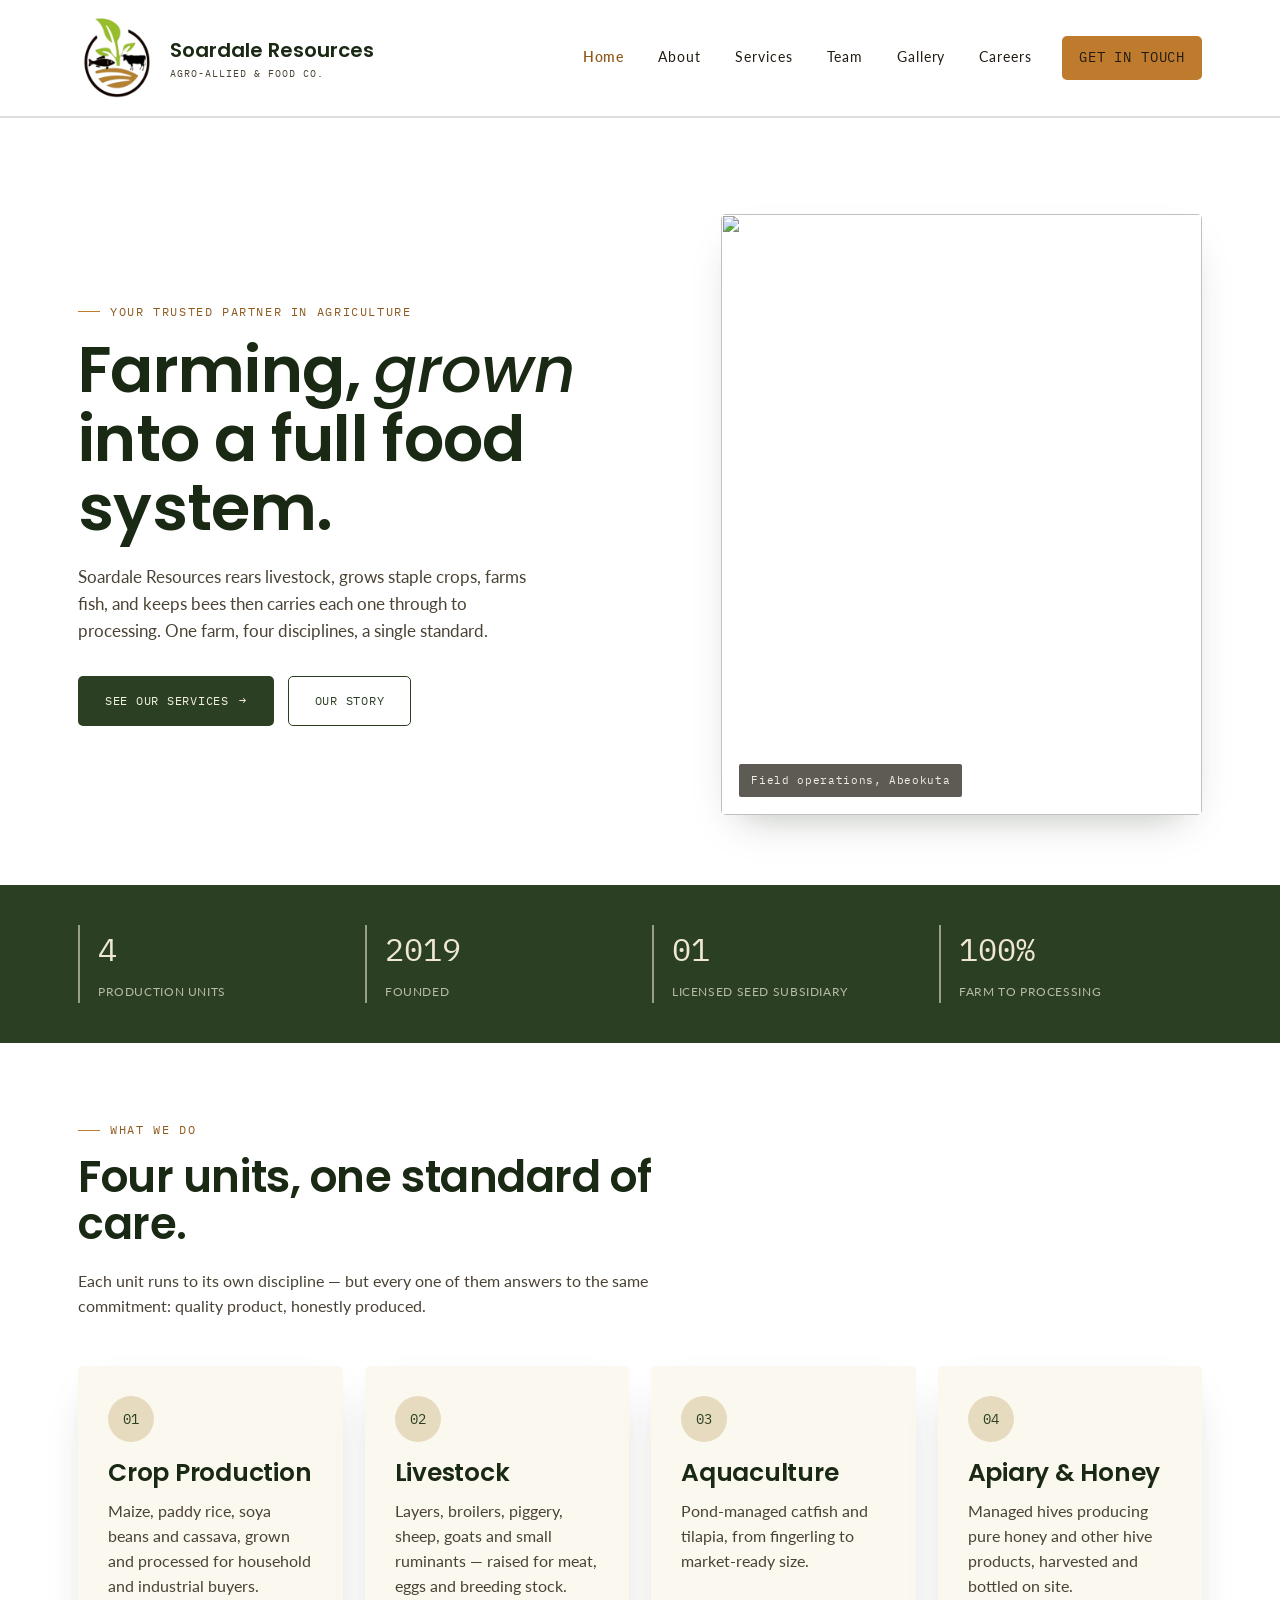
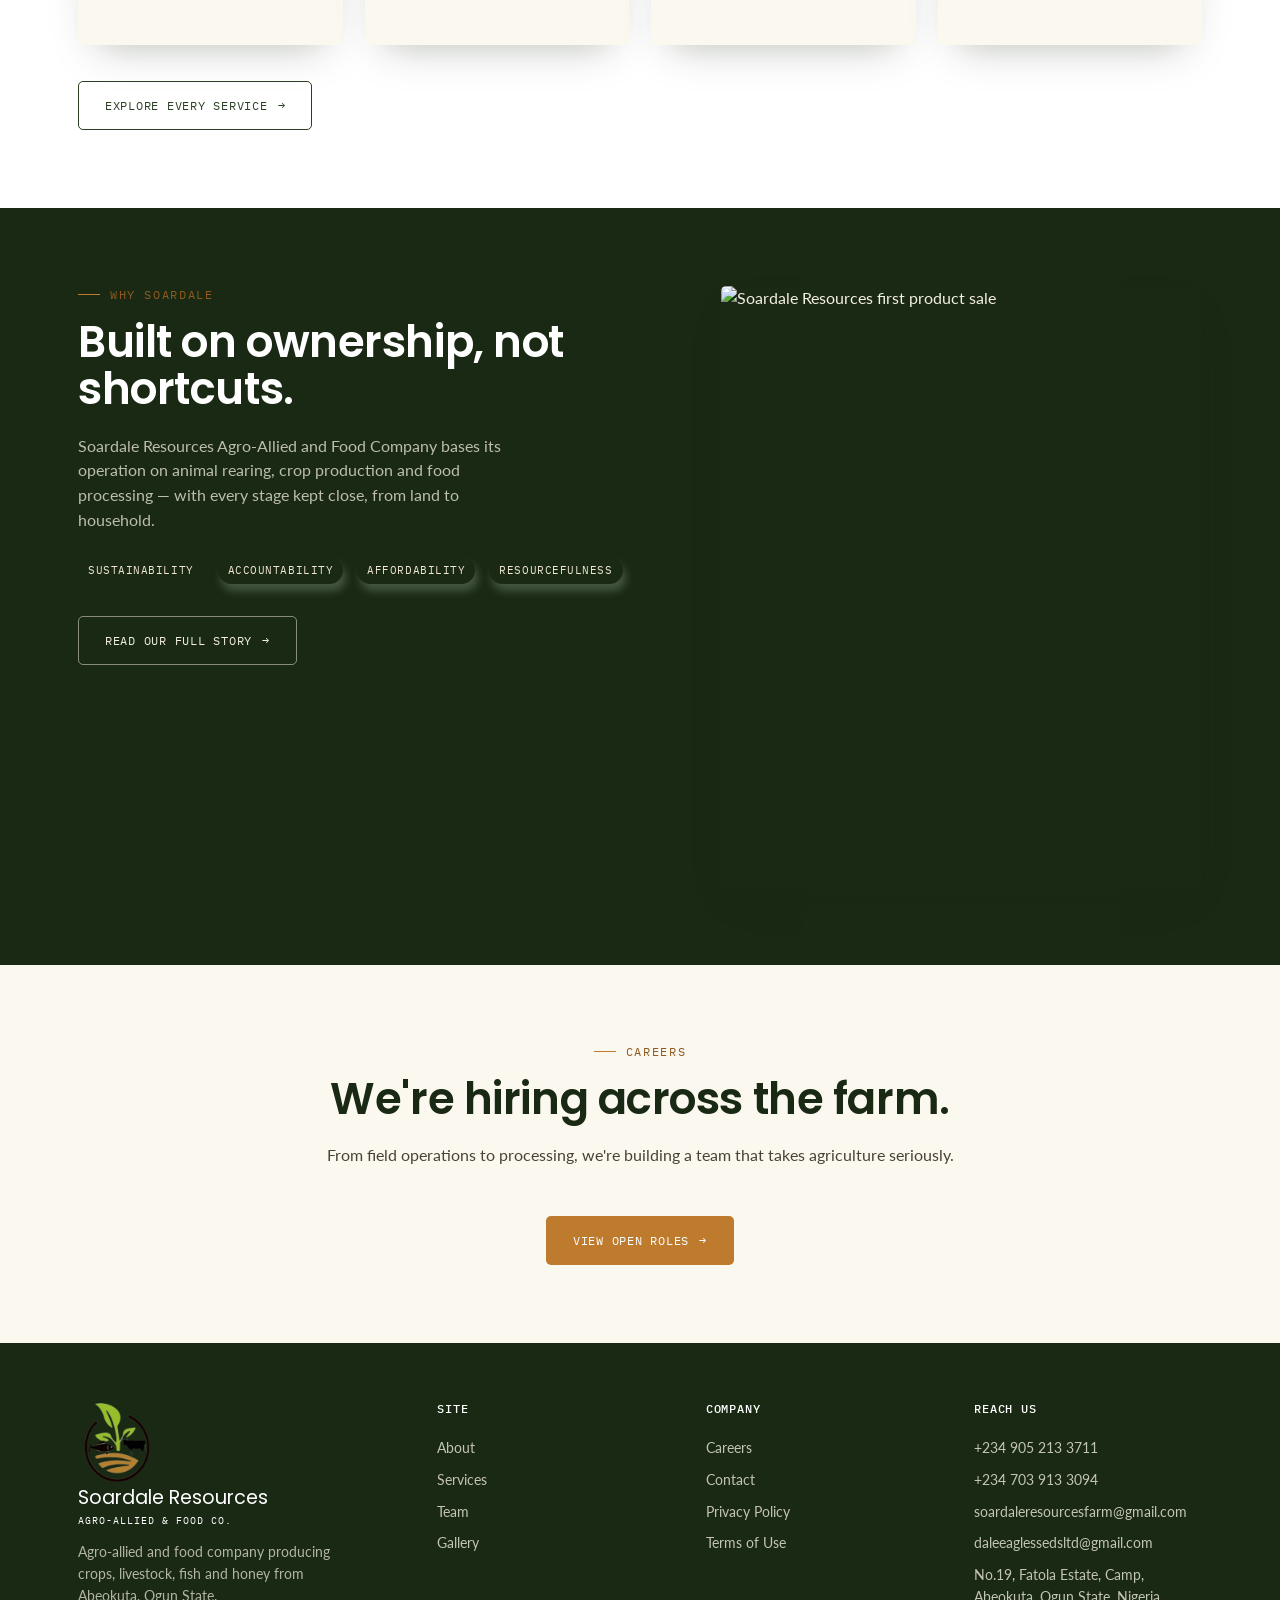
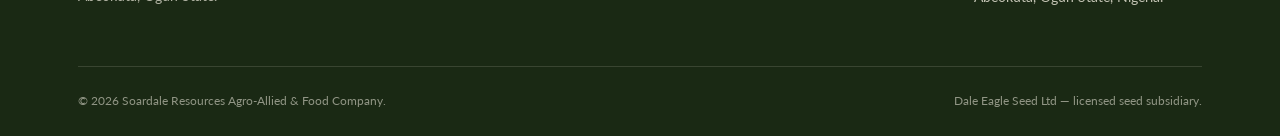
==== commit 072f60c9: ".\.git\" ====
--- a/index.html
+++ b/index.html
@@ -1,320 +1,257 @@
 <!doctype html>
 <html lang="en">
-  <head>
-    <meta charset="UTF-8" />
-    <meta
-      name="viewport"
-      content="width=device-width, initial-scale=1, shrink-to-fit=no"
-    />
-    <title>Soardale Resources — Agro-Allied & Food Company</title>
-    <meta
-      name="description"
-      content="Soardale Resources is an agro-allied and food company in Abeokuta, Nigeria, producing crops, livestock, aquaculture and honey at scale."
-    />
-    <link rel="icon" type="image/png" href="assets/favicon.ico" />
-    <link rel="preconnect" href="https://fonts.googleapis.com" />
-    <link rel="preconnect" href="https://fonts.gstatic.com" crossorigin />
-    <link
-      href="https://fonts.googleapis.com/css2?family=Lato:ital,wght@0,300;0,400;0,700;1,400;1,700&family=Poppins:ital,wght@0,300;0,400;0,500;0,600;0,700;1,400;1,600&family=IBM+Plex+Mono:wght@400;500&display=swap"
-      rel="stylesheet"
-    />
-    <link rel="stylesheet" href="style.css" />
-  </head>
-
-  <body>
-    <header class="site-header">
-      <div class="nav-row">
-        <a href="index.html" class="brand">
-          <span class="brand-mark">
-            <img
-              src="assets/img/navbar-logo.png"
-              alt="Soardale Resources Logo"
-            />
-          </span>
-          <span
-            >Soardale Resources<span class="brand-sub"
-              >Agro-Allied &amp; Food Co.</span
-            ></span
-          >
-        </a>
-        <button
-          class="nav-toggle"
-          aria-label="Toggle menu"
-          aria-expanded="false"
-        >
-          <span></span>
-        </button>
-        <nav class="main-nav">
-          <a href="index.html">Home</a>
+
+<head>
+  <meta charset="UTF-8" />
+  <meta name="viewport" content="width=device-width, initial-scale=1, shrink-to-fit=no" />
+  <title>Soardale Resources — Agro-Allied & Food Company</title>
+  <meta name="description"
+    content="Soardale Resources is an agro-allied and food company in Abeokuta, Nigeria, producing crops, livestock, aquaculture and honey at scale." />
+  <link rel="icon" type="image/png" href="assets/favicon.ico" />
+  <link rel="preconnect" href="https://fonts.googleapis.com" />
+  <link rel="preconnect" href="https://fonts.gstatic.com" crossorigin />
+  <link
+    href="https://fonts.googleapis.com/css2?family=Lato:ital,wght@0,300;0,400;0,700;1,400;1,700&family=Poppins:ital,wght@0,300;0,400;0,500;0,600;0,700;1,400;1,600&family=IBM+Plex+Mono:wght@400;500&display=swap"
+    rel="stylesheet" />
+  <link rel="stylesheet" href="style.css" />
+</head>
+
+<body>
+  <header class="site-header">
+    <div class="nav-row">
+      <a href="index.html" class="brand">
+        <span class="brand-mark">
+          <img src="assets/img/navbar-logo.png" alt="Soardale Resources Logo" />
+        </span>
+        <span>Soardale Resources<span class="brand-sub">Agro-Allied &amp; Food Co.</span></span>
+      </a>
+      <button class="nav-toggle" aria-label="Toggle menu" aria-expanded="false">
+        <span></span>
+      </button>
+      <nav class="main-nav">
+        <a href="index.html">Home</a>
+        <a href="about.html">About</a>
+        <a href="services.html">Services</a>
+        <a href="team.html">Team</a>
+        <a href="gallery.html">Gallery</a>
+        <a href="careers.html">Careers</a>
+        <a href="contact.html" class="btn btn-amber nav-cta">Get in touch</a>
+      </nav>
+    </div>
+  </header>
+
+  <section class="hero">
+    <div class="container hero-grid">
+      <div class="reveal in">
+        <div class="eyebrow">Your Trusted Partner in Agriculture</div>
+        <h1>
+          Farming, <span class="italic">grown</span> into a full food system.
+        </h1>
+        <p class="hero-lede">
+          Soardale Resources rears livestock, grows staple crops, farms fish,
+          and keeps bees then carries each one through to processing. One
+          farm, four disciplines, a single standard.
+        </p>
+        <div class="hero-actions">
+          <a href="services.html" class="btn btn-primary">See our services <span class="btn-arrow">→</span></a>
+          <a href="about.html" class="btn btn-outline">Our story</a>
+        </div>
+      </div>
+      <div class="hero-media revea inl">
+        <!-- <img
+            src="https://soardale.com/assets/img/about/4.jpg"
+            alt="Soardale Resources farm operations"
+          /> -->
+        <img src="https://www.soardale.com/assets/img/header-bg.png" alt="">
+        <span class="hero-media-tag">Field operations, Abeokuta</span>
+      </div>
+    </div>
+  </section>
+
+  <!-- <div class="furrow"></div> -->
+
+  <section class="stat-strip">
+    <div class="container stat-grid">
+      <div class="stat">
+        <span class="stat-num">4</span><span class="stat-label">Production units</span>
+      </div>
+      <div class="stat">
+        <span class="stat-num">2019</span><span class="stat-label">Founded</span>
+      </div>
+      <div class="stat">
+        <span class="stat-num">01</span><span class="stat-label">Licensed seed subsidiary</span>
+      </div>
+      <div class="stat">
+        <span class="stat-num">100%</span><span class="stat-label">Farm to processing</span>
+      </div>
+    </div>
+  </section>
+
+  <section class="section">
+    <div class="container">
+      <div class="section-head reveal">
+        <div class="eyebrow">What we do</div>
+        <h2>Four units, one standard of care.</h2>
+        <p>
+          Each unit runs to its own discipline — but every one of them answers
+          to the same commitment: quality product, honestly produced.
+        </p>
+      </div>
+      <div class="grid-4">
+        <div class="card reveal">
+          <div class="card-icon">01</div>
+          <h3>Crop Production</h3>
+          <p>
+            Maize, paddy rice, soya beans and cassava, grown and processed for
+            household and industrial buyers.
+          </p>
+        </div>
+        <div class="card reveal">
+          <div class="card-icon">02</div>
+          <h3>Livestock</h3>
+          <p>
+            Layers, broilers, piggery, sheep, goats and small ruminants —
+            raised for meat, eggs and breeding stock.
+          </p>
+        </div>
+        <div class="card reveal">
+          <div class="card-icon">03</div>
+          <h3>Aquaculture</h3>
+          <p>
+            Pond-managed catfish and tilapia, from fingerling to market-ready
+            size.
+          </p>
+        </div>
+        <div class="card reveal">
+          <div class="card-icon">04</div>
+          <h3>Apiary &amp; Honey</h3>
+          <p>
+            Managed hives producing pure honey and other hive products,
+            harvested and bottled on site.
+          </p>
+        </div>
+      </div>
+      <div style="margin-top: 36px">
+        <a href="services.html" class="btn btn-outline">Explore every service <span class="btn-arrow">→</span></a>
+      </div>
+    </div>
+  </section>
+
+  <!-- <div class="furrow"></div> -->
+
+  <section class="section bg-forest">
+    <div class="container">
+      <div class="hero-grid" style="align-items: flex-start">
+        <div class="reveal">
+          <div class="eyebrow">Why Soardale</div>
+          <h2>Built on ownership, not shortcuts.</h2>
+          <p style="max-width: 48ch">
+            Soardale Resources Agro-Allied and Food Company bases its
+            operation on animal rearing, crop production and food processing —
+            with every stage kept close, from land to household.
+          </p>
+          <div style="margin-top: 22px; display: flex; flex-wrap: wrap; gap: 8px">
+            <span class="tag" style="
+                  border-color: rgba(243, 239, 226, 0.3);
+                  box-shadow: 0 18px 40px -20px rgba(198, 206, 195, 0.35);;
+                  color: var(--wheat);
+                ">Sustainability</span>
+            <span class="tag" style="
+                  border-color: rgba(243, 239, 226, 0.3);
+                  color: var(--wheat);
+                ">Accountability</span>
+            <span class="tag" style="
+                  border-color: rgba(243, 239, 226, 0.3);
+                  color: var(--wheat);
+                ">Affordability</span>
+            <span class="tag" style="
+                  border-color: rgba(243, 239, 226, 0.3);
+                  color: var(--wheat);
+                ">Resourcefulness</span>
+          </div>
+          <div style="margin-top: 30px">
+            <a href="about.html" class="btn btn-outline-light">Read our full story <span class="btn-arrow">→</span></a>
+          </div>
+        </div>
+        <div class="hero-media reveal">
+          <img src="https://soardale.com/assets/img/about/7.jpg" alt="Soardale Resources first product sale" />
+        </div>
+      </div>
+    </div>
+  </section>
+
+  <!-- <div class="furrow furrow-dark" style="background-color:var(--forest-2);"></div> -->
+
+  <section class="section bg-cream">
+    <div class="container">
+      <div class="section-head center reveal" style="margin-left: auto; margin-right: auto">
+        <div class="eyebrow" style="justify-content: center">Careers</div>
+        <h2>We're hiring across the farm.</h2>
+        <p>
+          From field operations to processing, we're building a team that
+          takes agriculture seriously.
+        </p>
+      </div>
+      <div style="display: flex; justify-content: center">
+        <a href="careers.html" class="btn btn-amber">View open roles <span class="btn-arrow">→</span></a>
+      </div>
+    </div>
+  </section>
+
+  <footer class="site-footer">
+    <div class="container">
+      <div class="footer-grid">
+        <div>
+          <div class="footer-brand">
+            <a href="index.html" class="">
+              <span class="brand-mark">
+                <img src="assets/img/navbar-logo.png" alt="Soardale Resources Logo" />
+              </span>
+              <span>Soardale Resources<span class="brand-sub" style="color: #fff;">Agro-Allied &amp; Food
+                  Co.</span></span>
+            </a>
+          </div>
+          <p style="
+                color: rgba(243, 239, 226, 0.7);
+                font-size: 0.9rem;
+                max-width: 32ch;
+              ">
+            Agro-allied and food company producing crops, livestock, fish and
+            honey from Abeokuta, Ogun State.
+          </p>
+        </div>
+        <div class="footer-col">
+          <h4>Site</h4>
           <a href="about.html">About</a>
           <a href="services.html">Services</a>
           <a href="team.html">Team</a>
           <a href="gallery.html">Gallery</a>
+        </div>
+        <div class="footer-col">
+          <h4>Company</h4>
           <a href="careers.html">Careers</a>
-          <a href="contact.html" class="btn btn-amber nav-cta">Get in touch</a>
-        </nav>
-      </div>
-    </header>
-
-    <section class="hero">
-      <div class="container hero-grid">
-        <div class="reveal in">
-          <div class="eyebrow">Your Trusted Partner in Agriculture</div>
-          <h1>
-            Farming, <span class="italic">grown</span> into a full food system.
-          </h1>
-          <p class="hero-lede">
-            Soardale Resources rears livestock, grows staple crops, farms fish,
-            and keeps bees then carries each one through to processing. One
-            farm, four disciplines, a single standard.
-          </p>
-          <div class="hero-actions">
-            <a href="services.html" class="btn btn-primary"
-              >See our services <span class="btn-arrow">→</span></a
-            >
-            <a href="about.html" class="btn btn-outline">Our story</a>
-          </div>
-        </div>
-        <div class="hero-media revea inl">
-          <!-- <img
-            src="https://soardale.com/assets/img/about/4.jpg"
-            alt="Soardale Resources farm operations"
-          /> -->
-          <img src="https://www.soardale.com/assets/img/header-bg.png" alt="">
-          <span class="hero-media-tag">Field operations, Abeokuta</span>
-        </div>
-      </div>
-    </section>
-
-    <!-- <div class="furrow"></div> -->
-
-    <section class="stat-strip">
-      <div class="container stat-grid">
-        <div class="stat">
-          <span class="stat-num">4</span
-          ><span class="stat-label">Production units</span>
-        </div>
-        <div class="stat">
-          <span class="stat-num">2019</span
-          ><span class="stat-label">Founded</span>
-        </div>
-        <div class="stat">
-          <span class="stat-num">01</span
-          ><span class="stat-label">Licensed seed subsidiary</span>
-        </div>
-        <div class="stat">
-          <span class="stat-num">100%</span
-          ><span class="stat-label">Farm to processing</span>
-        </div>
-      </div>
-    </section>
-
-    <section class="section">
-      <div class="container">
-        <div class="section-head reveal">
-          <div class="eyebrow">What we do</div>
-          <h2>Four units, one standard of care.</h2>
-          <p>
-            Each unit runs to its own discipline — but every one of them answers
-            to the same commitment: quality product, honestly produced.
-          </p>
-        </div>
-        <div class="grid-4">
-          <div class="card reveal">
-            <div class="card-icon">01</div>
-            <h3>Crop Production</h3>
-            <p>
-              Maize, paddy rice, soya beans and cassava, grown and processed for
-              household and industrial buyers.
-            </p>
-          </div>
-          <div class="card reveal">
-            <div class="card-icon">02</div>
-            <h3>Livestock</h3>
-            <p>
-              Layers, broilers, piggery, sheep, goats and small ruminants —
-              raised for meat, eggs and breeding stock.
-            </p>
-          </div>
-          <div class="card reveal">
-            <div class="card-icon">03</div>
-            <h3>Aquaculture</h3>
-            <p>
-              Pond-managed catfish and tilapia, from fingerling to market-ready
-              size.
-            </p>
-          </div>
-          <div class="card reveal">
-            <div class="card-icon">04</div>
-            <h3>Apiary &amp; Honey</h3>
-            <p>
-              Managed hives producing pure honey and other hive products,
-              harvested and bottled on site.
-            </p>
-          </div>
-        </div>
-        <div style="margin-top: 36px">
-          <a href="services.html" class="btn btn-outline"
-            >Explore every service <span class="btn-arrow">→</span></a
-          >
-        </div>
-      </div>
-    </section>
-
-    <!-- <div class="furrow"></div> -->
-
-    <section class="section bg-forest">
-      <div class="container">
-        <div class="hero-grid" style="align-items: flex-start">
-          <div class="reveal">
-            <div class="eyebrow">Why Soardale</div>
-            <h2>Built on ownership, not shortcuts.</h2>
-            <p style="max-width: 48ch">
-              Soardale Resources Agro-Allied and Food Company bases its
-              operation on animal rearing, crop production and food processing —
-              with every stage kept close, from land to household.
-            </p>
-            <div
-              style="margin-top: 22px; display: flex; flex-wrap: wrap; gap: 8px"
-            >
-              <span
-                class="tag"
-                style="
-                  border-color: rgba(243, 239, 226, 0.3);
-                  color: var(--wheat);
-                "
-                >Sustainability</span
-              >
-              <span
-                class="tag"
-                style="
-                  border-color: rgba(243, 239, 226, 0.3);
-                  color: var(--wheat);
-                "
-                >Accountability</span
-              >
-              <span
-                class="tag"
-                style="
-                  border-color: rgba(243, 239, 226, 0.3);
-                  color: var(--wheat);
-                "
-                >Affordability</span
-              >
-              <span
-                class="tag"
-                style="
-                  border-color: rgba(243, 239, 226, 0.3);
-                  color: var(--wheat);
-                "
-                >Resourcefulness</span
-              >
-            </div>
-            <div style="margin-top: 30px">
-              <a href="about.html" class="btn btn-outline-light"
-                >Read our full story <span class="btn-arrow">→</span></a
-              >
-            </div>
-          </div>
-          <div class="hero-media reveal">
-            <img
-              src="https://soardale.com/assets/img/about/7.jpg"
-              alt="Soardale Resources first product sale"
-            />
-          </div>
-        </div>
-      </div>
-    </section>
-
-    <!-- <div class="furrow furrow-dark" style="background-color:var(--forest-2);"></div> -->
-
-    <section class="section bg-cream">
-      <div class="container">
-        <div
-          class="section-head center reveal"
-          style="margin-left: auto; margin-right: auto"
-        >
-          <div class="eyebrow" style="justify-content: center">Careers</div>
-          <h2>We're hiring across the farm.</h2>
-          <p>
-            From field operations to processing, we're building a team that
-            takes agriculture seriously.
-          </p>
-        </div>
-        <div style="display: flex; justify-content: center">
-          <a href="careers.html" class="btn btn-amber"
-            >View open roles <span class="btn-arrow">→</span></a
-          >
-        </div>
-      </div>
-    </section>
-
-    <footer class="site-footer">
-      <div class="container">
-        <div class="footer-grid">
-          <div>
-            <div class="footer-brand">
-              <a href="index.html" class="">
-                <span class="brand-mark">
-                  <img
-                    src="assets/img/navbar-logo.png"
-                    alt="Soardale Resources Logo"
-                  />
-                </span>
-                <span
-                  >Soardale Resources<span class="brand-sub" style="color: #fff;"
-                    >Agro-Allied &amp; Food Co.</span
-                  ></span
-                >
-              </a>
-            </div>
-            <p
-              style="
-                color: rgba(243, 239, 226, 0.7);
-                font-size: 0.9rem;
-                max-width: 32ch;
-              "
-            >
-              Agro-allied and food company producing crops, livestock, fish and
-              honey from Abeokuta, Ogun State.
-            </p>
-          </div>
-          <div class="footer-col">
-            <h4>Site</h4>
-            <a href="about.html">About</a>
-            <a href="services.html">Services</a>
-            <a href="team.html">Team</a>
-            <a href="gallery.html">Gallery</a>
-          </div>
-          <div class="footer-col">
-            <h4>Company</h4>
-            <a href="careers.html">Careers</a>
-            <a href="contact.html">Contact</a>
-            <a href="#!">Privacy Policy</a>
-            <a href="#!">Terms of Use</a>
-          </div>
-          <div class="footer-col">
-            <h4>Reach us</h4>
-            <a href="tel:+2349052133711">+234 905 213 3711</a>
-            <a href="tel:+2347039133094">+234 703 913 3094</a>
-            <a href="mailto:soardaleresourcesfarm@gmail.com"
-              >soardaleresourcesfarm@gmail.com</a
-            >
-            <a href="mailto:daleeaglessedsltd@gmail.com"
-              >daleeaglessedsltd@gmail.com</a
-            >
-            <a href="https://maps.app.goo.gl/QgJQzM6Vur3eki3x9">
-              No.19, Fatola Estate, Camp, Abeokuta, Ogun State, Nigeria.</a
-            >
-          </div>
-        </div>
-        <div class="footer-bottom">
-          <span>© 2026 Soardale Resources Agro-Allied &amp; Food Company.</span>
-          <span>Dale Eagle Seed Ltd — licensed seed subsidiary.</span>
-        </div>
-      </div>
-    </footer>
-
-    <script src="script.js"></script>
-  </body>
-</html>
+          <a href="contact.html">Contact</a>
+          <a href="#!">Privacy Policy</a>
+          <a href="#!">Terms of Use</a>
+        </div>
+        <div class="footer-col">
+          <h4>Reach us</h4>
+          <a href="tel:+2349052133711">+234 905 213 3711</a>
+          <a href="tel:+2347039133094">+234 703 913 3094</a>
+          <a href="mailto:soardaleresourcesfarm@gmail.com">soardaleresourcesfarm@gmail.com</a>
+          <a href="mailto:daleeaglessedsltd@gmail.com">daleeaglessedsltd@gmail.com</a>
+          <a href="https://maps.app.goo.gl/QgJQzM6Vur3eki3x9">
+            No.19, Fatola Estate, Camp, Abeokuta, Ogun State, Nigeria.</a>
+        </div>
+      </div>
+      <div class="footer-bottom">
+        <span>© 2026 Soardale Resources Agro-Allied &amp; Food Company.</span>
+        <span>Dale Eagle Seed Ltd — licensed seed subsidiary.</span>
+      </div>
+    </div>
+  </footer>
+
+  <script src="script.js"></script>
+</body>
+
+</html>
--- a/style.css
+++ b/style.css
@@ -27,7 +27,7 @@
   --font-mono: "IBM Plex Mono", monospace;
 
   --container: 1180px;
-  --radius: 3px;
+  --radius: 5px;
   --shadow: 0 18px 40px -20px rgba(26, 41, 20, 0.35);
 }
 
@@ -440,7 +440,7 @@
   width: 100%;
   height: 100%;
   object-fit: cover;
-  object-position: center buttom;
+  object-position: center center;
 }
 
 .hero-media-tag {
@@ -518,7 +518,7 @@
 }
 
 .stat {
-  border-left: 1px solid rgba(243, 239, 226, 0.2);
+  border-left: 2px solid rgb(243 239 226 / 55%);
   padding-left: 18px;
 }
 
@@ -620,7 +620,7 @@
 
 .card {
   background: var(--cream);
-  border: 1px solid var(--line-soft);
+  box-shadow: var(--shadow);
   border-radius: var(--radius);
   padding: 30px;
   transition: transform .2s ease, box-shadow .2s ease;
@@ -673,7 +673,7 @@
   letter-spacing: 0.05em;
   text-transform: uppercase;
   padding: 5px 10px;
-  border: 1px solid var(--line);
+  box-shadow: 3px 7px 8px 0px rgba(153, 173, 145, 0.35);
   border-radius: 20px;
   color: var(--ink-soft);
   margin: 2px 6px 2px 0;
@@ -956,7 +956,8 @@
 
 /* ---------- Jobs (careers) ---------- */
 .job-card {
-  border: 1px solid var(--line);
+  /* border: 1px solid var(--line); */
+  box-shadow: var(--shadow);
   border-radius: var(--radius);
   background: var(--cream);
   padding: 28px;
@@ -1246,4 +1247,221 @@
 .reveal.in {
   opacity: 1;
   transform: translateY(0);
+}
+
+.operations_desktop {
+  display: none;
+}
+
+.operations_mobile {
+  display: block;
+}
+
+@media (min-width: 40rem) {
+  .operations_desktop {
+    display: block;
+  }
+
+  .operations_mobile {
+    display: none;
+  }
+}
+
+/* ---------- Video Section ---------- */
+.video-section {
+  position: relative;
+  overflow: hidden;
+}
+
+.video-grid {
+  display: grid;
+  grid-template-columns: 1fr 1.1fr;
+  gap: 48px;
+  align-items: center;
+}
+
+.eyebrow-light {
+  color: var(--wheat-2);
+}
+
+.eyebrow-light::before {
+  background: var(--amber);
+}
+
+.video-content h2 {
+  color: #fff;
+  margin-bottom: 18px;
+}
+
+.video-content p {
+  color: rgba(243, 239, 226, 0.82);
+  font-size: 1.02rem;
+  margin-bottom: 24px;
+}
+
+.video-highlights {
+  display: flex;
+  flex-direction: column;
+  gap: 14px;
+}
+
+.v-highlight {
+  display: flex;
+  align-items: center;
+  gap: 14px;
+  background: rgba(243, 239, 226, 0.06);
+  border: 1px solid rgba(243, 239, 226, 0.12);
+  padding: 12px 18px;
+  border-radius: var(--radius);
+  color: var(--wheat);
+  font-size: 0.9rem;
+  transition: background 0.2s ease, border-color 0.2s ease;
+}
+
+.v-highlight:hover {
+  background: rgba(243, 239, 226, 0.12);
+  border-color: var(--amber);
+}
+
+.v-h-num {
+  font-family: var(--font-mono);
+  font-size: 0.8rem;
+  color: var(--amber);
+  font-weight: 500;
+}
+
+.video-frame-wrapper {
+  position: relative;
+  border-radius: var(--radius);
+  padding: 8px;
+  background: linear-gradient(135deg, rgba(190, 122, 45, 0.4), rgba(43, 64, 35, 0.6));
+  box-shadow: 0 20px 45px -15px rgba(0, 0, 0, 0.5);
+}
+
+.video-container {
+  position: relative;
+  width: 100%;
+  aspect-ratio: 16 / 9;
+  border-radius: calc(var(--radius) - 2px);
+  overflow: hidden;
+  background: #0d140b;
+  display: flex;
+  align-items: center;
+  justify-content: center;
+}
+
+.video-container video {
+  width: 100%;
+  height: 100%;
+  object-fit: cover;
+  display: block;
+}
+
+.video-play-btn {
+  position: absolute;
+  top: 50%;
+  left: 50%;
+  transform: translate(-50%, -50%);
+  width: 72px;
+  height: 72px;
+  border-radius: 50%;
+  background: rgba(190, 122, 45, 0.1);
+  color: rgb(255, 255, 255, 0.4);
+  border: 3px solid rgba(255, 255, 255, 0.50);
+  display: flex;
+  align-items: center;
+  justify-content: center;
+  cursor: pointer;
+  box-shadow: 0 10px 30px rgba(0, 0, 0, 0.4), 0 0 0 12px rgba(190, 122, 45, 0.15);
+  transition: transform 0.25s ease, background 0.25s ease, box-shadow 0.25s ease, opacity 0.3s ease, visibility 0.3s ease;
+  z-index: 10;
+  opacity: 1;
+  visibility: visible;
+}
+
+.video-play-btn .play-icon {
+  margin-left: 3px;
+  display: block;
+}
+
+.video-play-btn .pause-icon {
+  display: none;
+}
+
+.video-play-btn.is-playing .play-icon {
+  display: none;
+}
+
+.video-play-btn.is-playing .pause-icon {
+  display: block;
+}
+
+.video-container.playing .video-play-btn {
+  opacity: 0;
+  visibility: hidden;
+}
+
+.video-container.playing:hover .video-play-btn,
+.video-container.playing .video-play-btn:focus,
+.video-container.playing .video-play-btn:hover {
+  opacity: 1;
+  visibility: visible;
+}
+
+.video-play-btn:hover {
+  transform: translate(-50%, -50%) scale(1.08);
+  background: var(--amber-2);
+  box-shadow: 0 14px 35px rgba(0, 0, 0, 0.5), 0 0 0 18px rgba(190, 122, 45, 0.35);
+}
+
+.video-badge {
+  position: absolute;
+  bottom: 16px;
+  left: 16px;
+  background: rgba(20, 31, 16, 0.85);
+  backdrop-filter: blur(8px);
+  color: var(--wheat);
+  font-family: var(--font-mono);
+  font-size: 0.68rem;
+  letter-spacing: 0.08em;
+  padding: 6px 12px;
+  border-radius: 3px;
+  border: 1px solid rgba(243, 239, 226, 0.15);
+  display: flex;
+  align-items: center;
+  gap: 8px;
+  z-index: 5;
+}
+
+.video-badge-dot {
+  width: 7px;
+  height: 7px;
+  border-radius: 50%;
+  background: var(--amber);
+  display: inline-block;
+  animation: pulse-dot 2s infinite;
+}
+
+@keyframes pulse-dot {
+  0% {
+    opacity: 0.4;
+    transform: scale(0.9);
+  }
+
+  50% {
+    opacity: 1;
+    transform: scale(1.2);
+  }
+
+  100% {
+    opacity: 0.4;
+    transform: scale(0.9);
+  }
+}
+
+@media (max-width: 900px) {
+  .video-grid {
+    grid-template-columns: 1fr;
+    gap: 32px;
+  }
 }
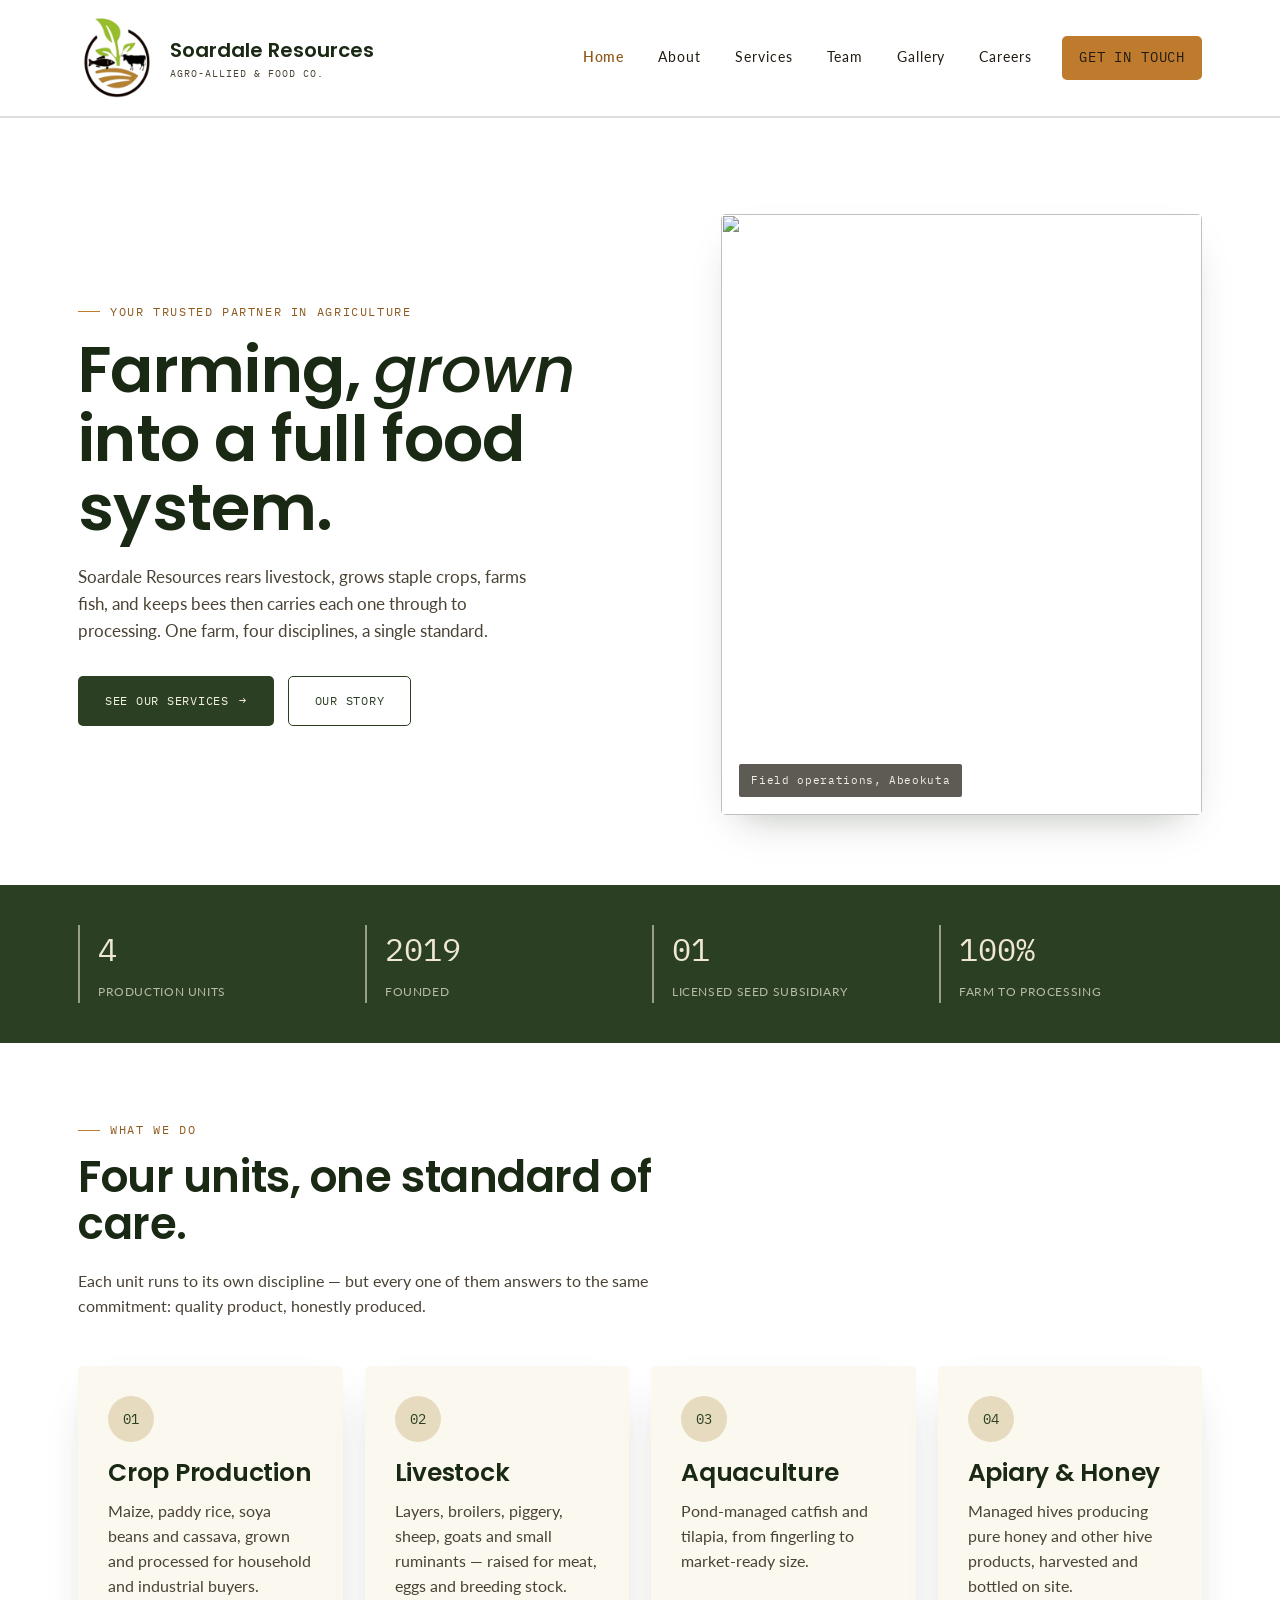
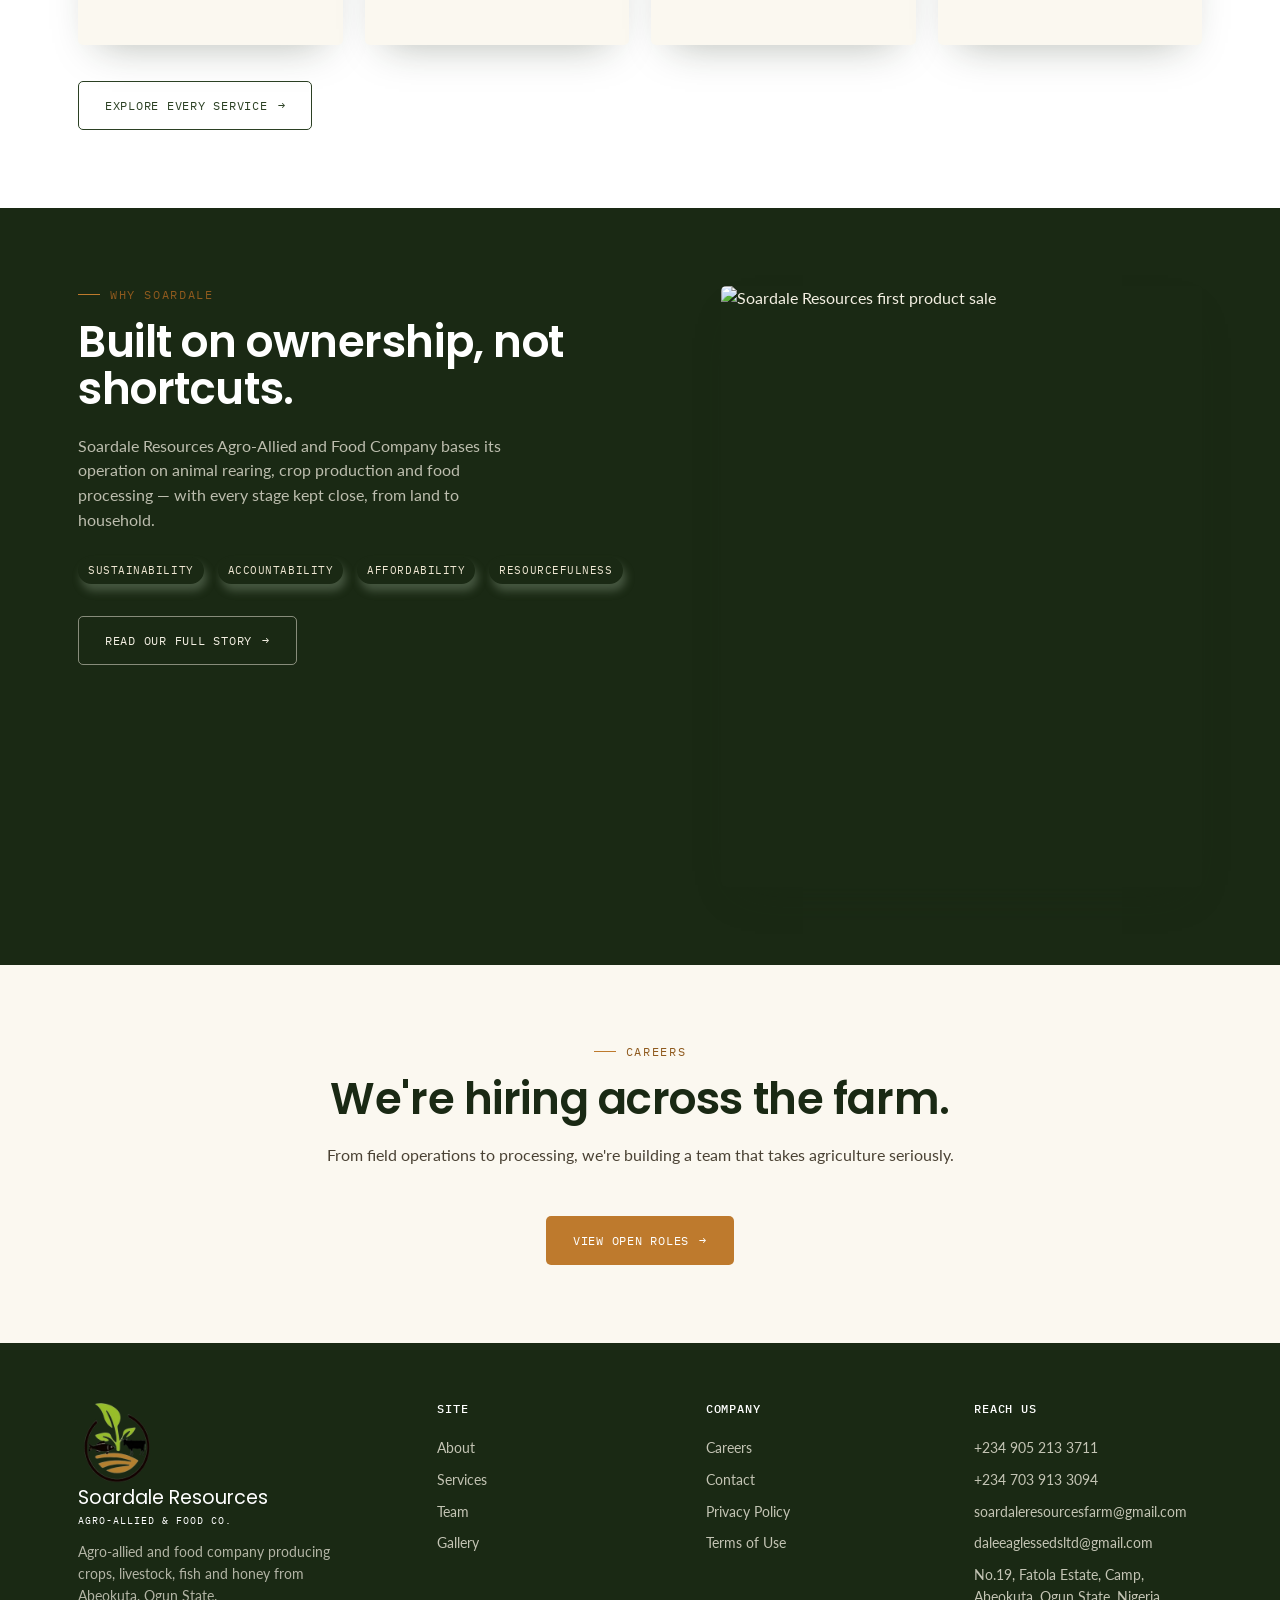
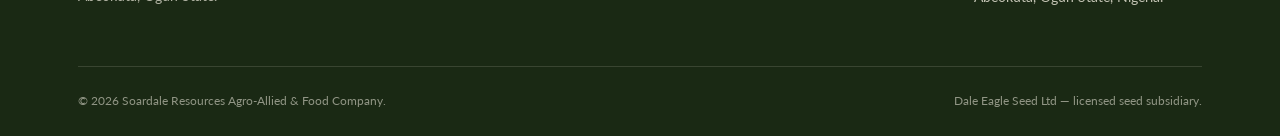
==== commit 2fd907de: "commit" ====
--- a/index.html
+++ b/index.html
@@ -6,7 +6,7 @@
   <meta name="viewport" content="width=device-width, initial-scale=1, shrink-to-fit=no" />
   <title>Soardale Resources — Agro-Allied & Food Company</title>
   <meta name="description"
-    content="Soardale Resources is an agro-allied and food company in Abeokuta, Nigeria, producing crops, livestock, aquaculture and honey at scale." />
+    content="Soardale Resources is an agro-allied and food company in Nigeria, producing crops, livestock, aquaculture and honey at scale." />
   <link rel="icon" type="image/png" href="assets/favicon.ico" />
   <link rel="preconnect" href="https://fonts.googleapis.com" />
   <link rel="preconnect" href="https://fonts.gstatic.com" crossorigin />
@@ -153,7 +153,6 @@
           <div style="margin-top: 22px; display: flex; flex-wrap: wrap; gap: 8px">
             <span class="tag" style="
                   border-color: rgba(243, 239, 226, 0.3);
-                  box-shadow: 0 18px 40px -20px rgba(198, 206, 195, 0.35);;
                   color: var(--wheat);
                 ">Sustainability</span>
             <span class="tag" style="
